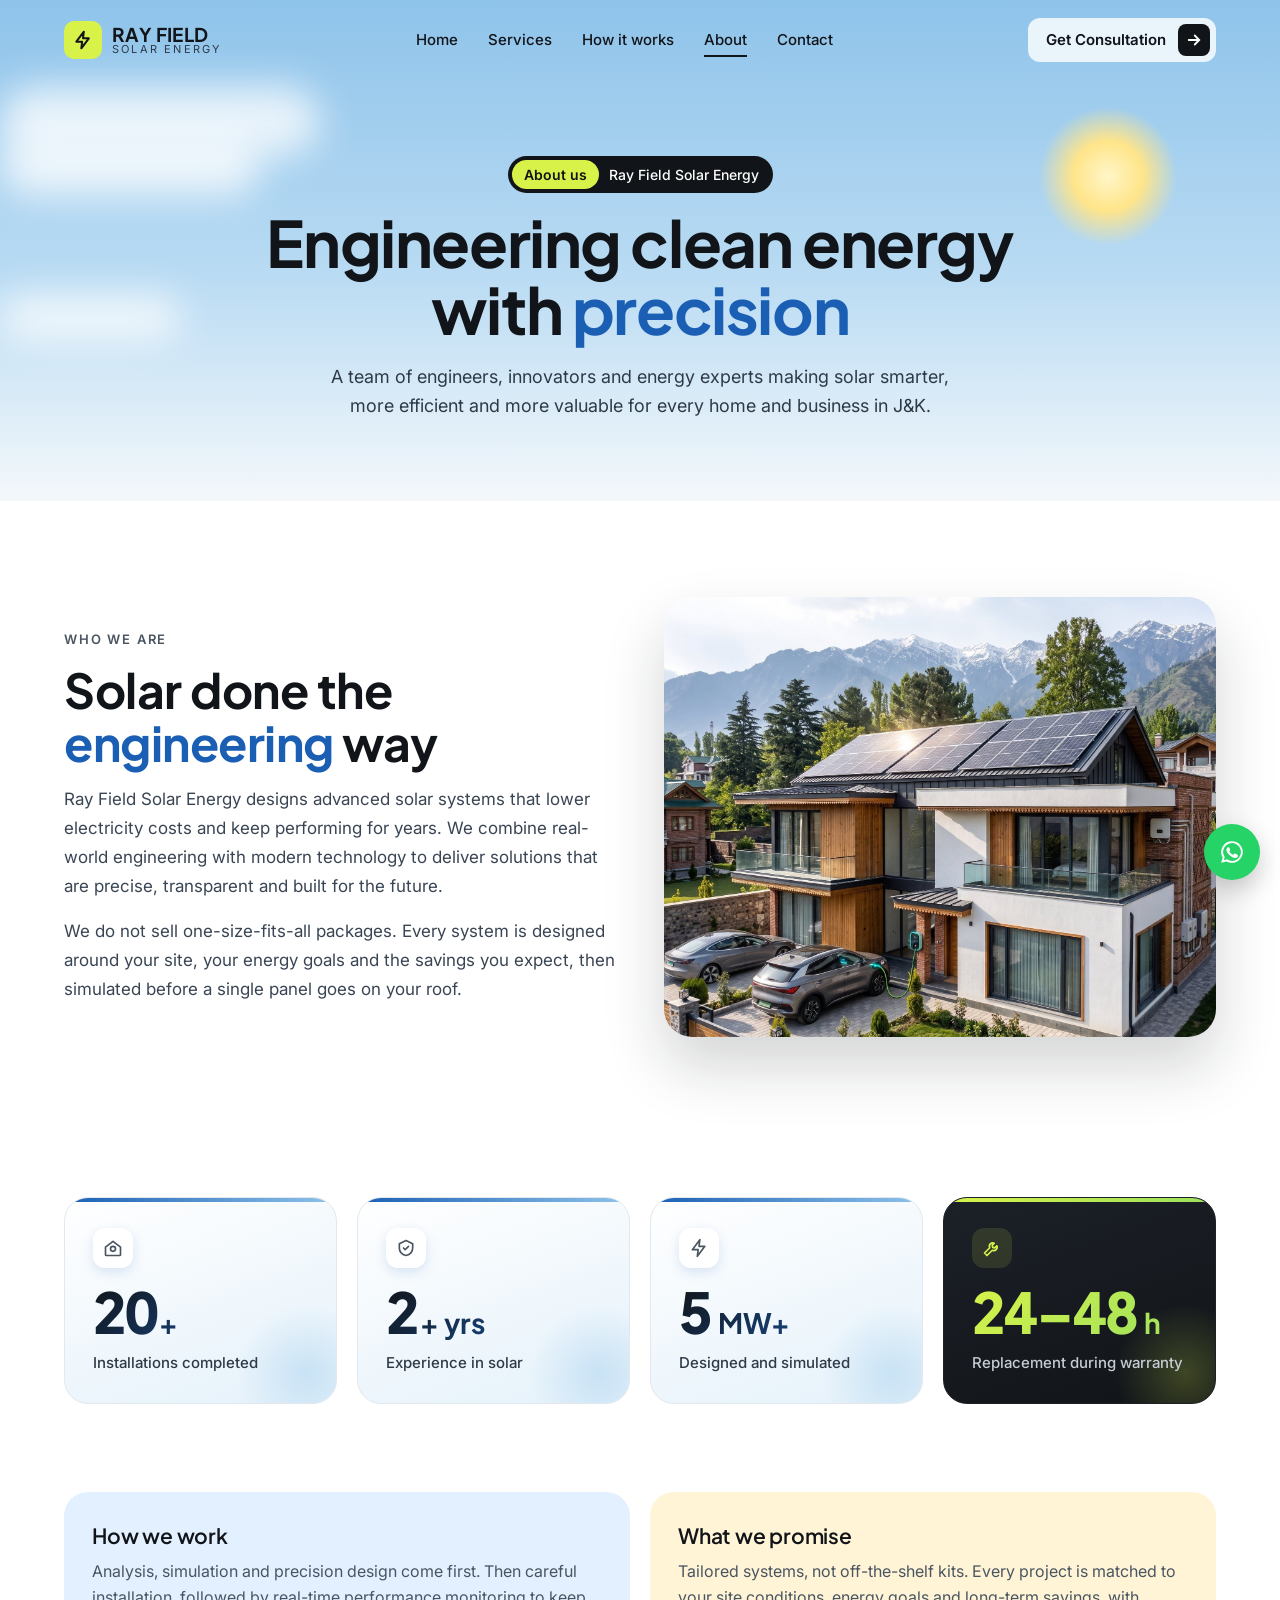
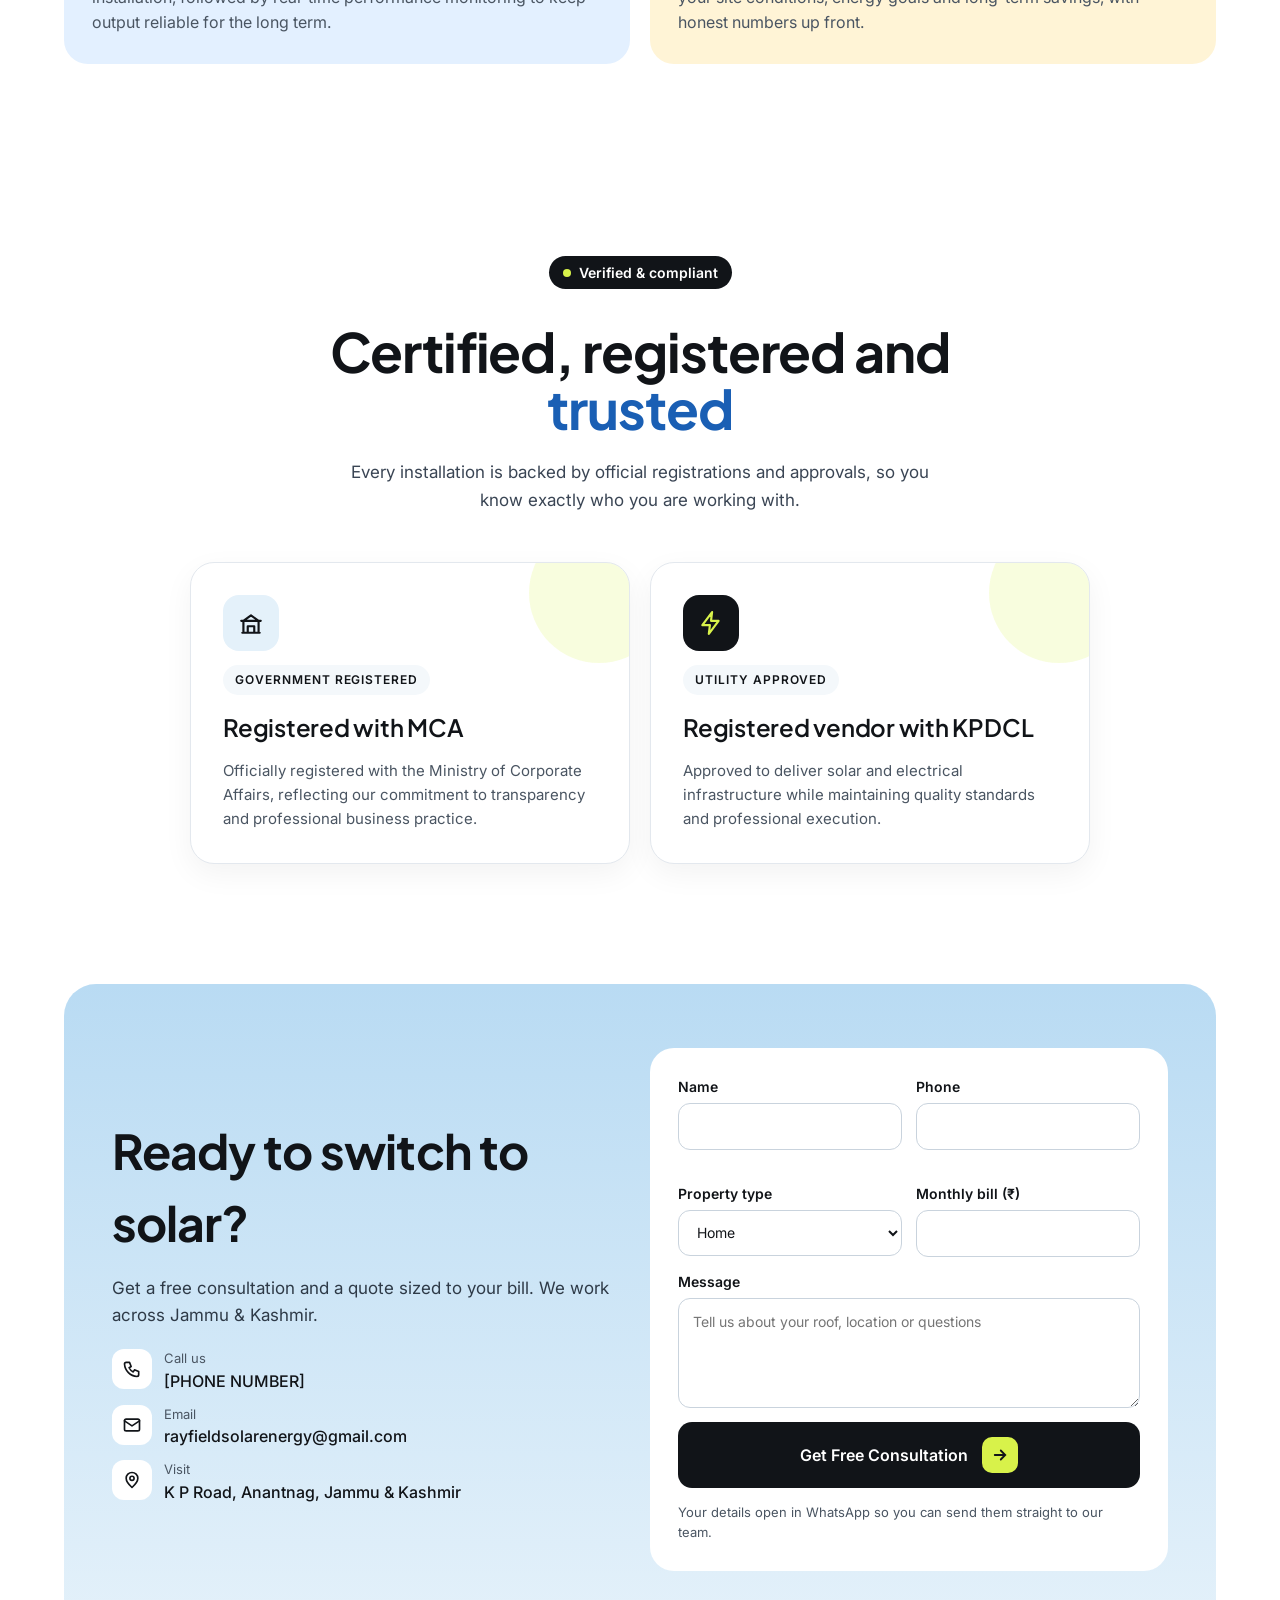
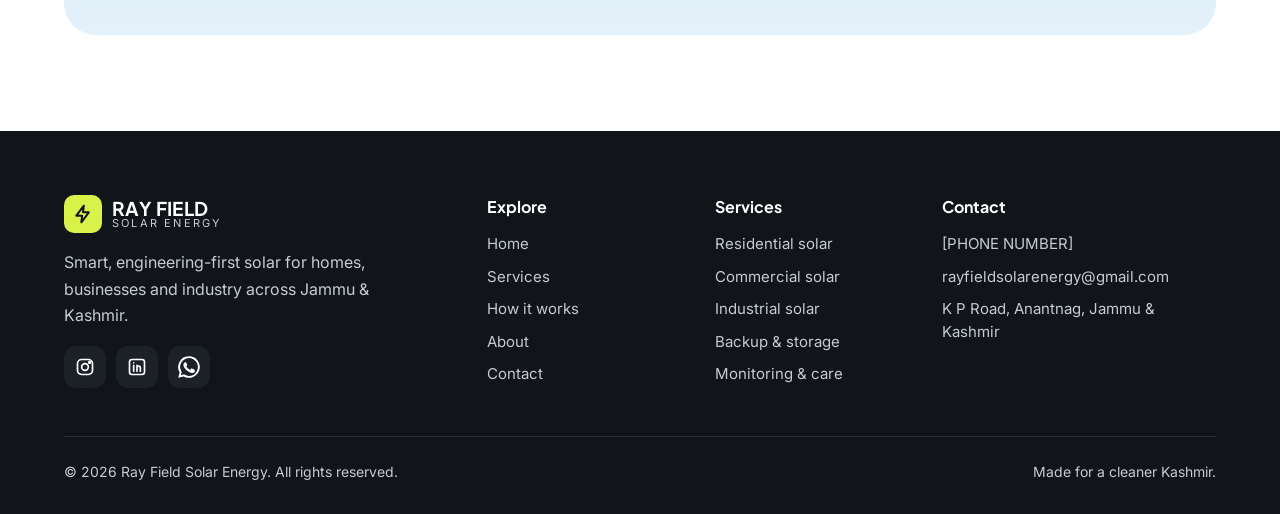
==== about.html @ a3848b1d "Round hero photo corners and make stats more eye-catching Co-Authored-By: Claude Opus 5.5 <noreply@a" ====
<!doctype html>
<html lang="en" class="no-js">
<head>
<meta charset="utf-8">
<meta name="viewport" content="width=device-width, initial-scale=1">
<title>About Us | Ray Field Solar Energy</title>
<meta name="description" content="Ray Field Solar Energy is a team of engineers and energy experts making solar smarter and more valuable for homes and businesses in Jammu & Kashmir.">
<meta name="theme-color" content="#8EC3EA">
<meta property="og:title" content="About Us | Ray Field Solar Energy">
<meta property="og:description" content="Ray Field Solar Energy is a team of engineers and energy experts making solar smarter and more valuable for homes and businesses in Jammu & Kashmir.">
<meta property="og:image" content="assets/img/kashmir-solar-home.jpg">
<link rel="icon" href="assets/img/favicon.svg" type="image/svg+xml">
<link rel="preconnect" href="https://fonts.googleapis.com">
<link rel="preconnect" href="https://fonts.gstatic.com" crossorigin>
<link href="https://fonts.googleapis.com/css2?family=Plus+Jakarta+Sans:wght@500;600;700;800&family=Inter:wght@400;500;600&family=Instrument+Serif:ital@0;1&display=swap" rel="stylesheet">
<link rel="stylesheet" href="assets/css/styles.css">
</head>
<body>
<a class="skip" href="#main">Skip to content</a>
<header class="site-header">
<div class="container nav">
<a class="logo" href="index.html" aria-label="Ray Field Solar Energy home"><span class="logo-mark"><svg width="20" height="20" viewBox="0 0 24 24" fill="none" stroke="#111418" stroke-width="2.4" stroke-linecap="round" stroke-linejoin="round" aria-hidden="true"><path d="M13 2 4 14h7l-1 8 9-12h-7z"/></svg></span><span class="logo-text"><b>RAY FIELD</b><small>SOLAR ENERGY</small></span></a>
<nav aria-label="Main"><ul class="menu" id="menu"><li><a href="index.html">Home</a></li><li><a href="services.html">Services</a></li><li><a href="how-it-works.html">How it works</a></li><li><a href="about.html" aria-current="page">About</a></li><li><a href="contact.html">Contact</a></li></ul></nav>
<a class="btn btn-light" href="contact.html#quote">Get Consultation<span class="arr"><svg width="18" height="18" viewBox="0 0 24 24" fill="none" stroke="currentColor" stroke-width="2.4" stroke-linecap="round" aria-hidden="true"><path d="M5 12h14M13 6l6 6-6 6"/></svg></span></a>
<button class="menu-toggle" aria-controls="menu" aria-expanded="false" aria-label="Open menu"><svg width="22" height="22" viewBox="0 0 24 24" fill="none" stroke="currentColor" stroke-width="2" stroke-linecap="round" stroke-linejoin="round" aria-hidden="true"><path d="M4 7h16M4 12h16M4 17h16"/></svg></button>
</div>
</header>
<main id="main">
<section class="page-hero">
<div class="sun" aria-hidden="true"></div>
<div class="cloud" aria-hidden="true" style="top:140px;width:260px;height:60px;animation-duration:70s;animation-delay:-20s"></div>
<div class="cloud" aria-hidden="true" style="top:300px;width:180px;height:44px;animation-duration:95s;animation-delay:-60s"></div>
<div class="cloud" aria-hidden="true" style="top:90px;width:320px;height:70px;animation-duration:120s;animation-delay:-5s"></div>
<div class="container" style="position:relative">
<span class="pill fu d1"><span>About us</span>Ray Field Solar Energy</span>
<h1 class="fu d2">Engineering clean energy with <span class="serif">precision</span></h1>
<p class="lead fu d3">A team of engineers, innovators and energy experts making solar smarter, more efficient and more valuable for every home and business in J&amp;K.</p>
</div>
</section>
<section class="section">
<div class="container split">
<div class="reveal">
<p class="eyebrow">Who we are</p>
<h2 style="margin-top:14px">Solar done the <span class="serif">engineering</span> way</h2>
<div class="prose">
<p>Ray Field Solar Energy designs advanced solar systems that lower electricity costs and keep performing for years. We combine real-world engineering with modern technology to deliver solutions that are precise, transparent and built for the future.</p>
<p>We do not sell one-size-fits-all packages. Every system is designed around your site, your energy goals and the savings you expect, then simulated before a single panel goes on your roof.</p>
</div>
</div>
<div class="reveal" data-delay="120"><div class="photo" style="border-radius:28px"><img src="assets/img/kashmir-solar-home.jpg" alt="Rooftop solar on a modern home in Kashmir" style="height:440px;animation:none" loading="lazy"></div></div>
</div>
</section>
<section class="section" style="padding:64px 0">
<div class="container grid g4 stats">
<div class="stat lift reveal"><span class="stat-ic"><svg width="20" height="20" viewBox="0 0 24 24" fill="none" stroke="currentColor" stroke-width="2" stroke-linecap="round" stroke-linejoin="round" aria-hidden="true"><circle cx="12" cy="13" r="3"/><path d="M3 11l9-7 9 7v9a1 1 0 0 1-1 1H4a1 1 0 0 1-1-1z"/></svg></span><b><span class="num" data-count="20">20</span><i>+</i></b><span>Installations completed</span></div>
<div class="stat lift reveal" data-delay="80"><span class="stat-ic"><svg width="20" height="20" viewBox="0 0 24 24" fill="none" stroke="currentColor" stroke-width="2" stroke-linecap="round" stroke-linejoin="round" aria-hidden="true"><path d="M12 3l8 4v5c0 5-3.5 8-8 9-4.5-1-8-4-8-9V7z"/><path d="M9 12l2 2 4-4"/></svg></span><b><span class="num" data-count="2">2</span><i>+ yrs</i></b><span>Experience in solar</span></div>
<div class="stat lift reveal" data-delay="160"><span class="stat-ic"><svg width="20" height="20" viewBox="0 0 24 24" fill="none" stroke="currentColor" stroke-width="2" stroke-linecap="round" stroke-linejoin="round" aria-hidden="true"><path d="M13 2 4 14h7l-1 8 9-12h-7z"/></svg></span><b><span class="num" data-count="5">5</span><i> MW+</i></b><span>Designed and simulated</span></div>
<div class="stat dark lift reveal" data-delay="240"><span class="stat-ic"><svg width="20" height="20" viewBox="0 0 24 24" fill="none" stroke="currentColor" stroke-width="2" stroke-linecap="round" stroke-linejoin="round" aria-hidden="true"><path d="M14.7 6.3a4 4 0 0 0-5.4 5.4L3 18l3 3 6.3-6.3a4 4 0 0 0 5.4-5.4l-2.5 2.5-2.4-.6-.6-2.4z"/></svg></span><b><span class="num">24–48</span><i> h</i></b><span>Replacement during warranty</span></div>
</div>
</section>

<section class="section" style="padding-top:24px">
<div class="container grid g2">
<div class="card-soft lift reveal" style="background:#E3F0FF"><h3>How we work</h3><p>Analysis, simulation and precision design come first. Then careful installation, followed by real-time performance monitoring to keep output reliable for the long term.</p></div>
<div class="card-soft lift reveal" data-delay="90" style="background:#FFF4D6"><h3>What we promise</h3><p>Tailored systems, not off-the-shelf kits. Every project is matched to your site conditions, energy goals and long-term savings, with honest numbers up front.</p></div>
</div>
</section>
<section class="section">
<div class="container">
<div class="section-head center reveal">
<span class="badge-dark"><span class="live"></span>Verified &amp; compliant</span>
<h2>Certified, registered and <span class="serif">trusted</span></h2>
<p>Every installation is backed by official registrations and approvals, so you know exactly who you are working with.</p>
</div>
<div class="grid g2" style="max-width:900px;margin:0 auto">
<div class="trust lift reveal"><span class="ic" style="background:#E4F1FA"><svg width="26" height="26" viewBox="0 0 24 24" fill="none" stroke="#111418" stroke-width="2" stroke-linecap="round" stroke-linejoin="round" aria-hidden="true"><path d="M4 21h16M5 21V10l7-5 7 5v11M9 21v-6h6v6M3 10h18"/></svg></span><span class="tag">Government registered</span><h3>Registered with MCA</h3><p>Officially registered with the Ministry of Corporate Affairs, reflecting our commitment to transparency and professional business practice.</p></div>
<div class="trust lift reveal" data-delay="90"><span class="ic" style="background:#111418"><svg width="26" height="26" viewBox="0 0 24 24" fill="none" stroke="#D8F24A" stroke-width="2" stroke-linecap="round" stroke-linejoin="round" aria-hidden="true"><path d="M13 2 4 14h7l-1 8 9-12h-7z"/></svg></span><span class="tag">Utility approved</span><h3>Registered vendor with KPDCL</h3><p>Approved to deliver solar and electrical infrastructure while maintaining quality standards and professional execution.</p></div>
</div>
</div>
</section>

<section class="section" id="quote" style="padding-top:24px">
<div class="container">
<div class="cta-box reveal">
<div>
<h2>Ready to switch to solar?</h2>
<p>Get a free consultation and a quote sized to your bill. We work across Jammu &amp; Kashmir.</p>
<ul class="contact-list">
<li><span class="ic"><svg width="20" height="20" viewBox="0 0 24 24" fill="none" stroke="currentColor" stroke-width="2" stroke-linecap="round" stroke-linejoin="round" aria-hidden="true"><path d="M5 4h4l2 5-2.5 1.5a11 11 0 0 0 5 5L15 13l5 2v4a2 2 0 0 1-2 2A16 16 0 0 1 3 6a2 2 0 0 1 2-2"/></svg></span><span><small>Call us</small><a href="tel:[PHONE]">[PHONE NUMBER]</a></span></li>
<li><span class="ic"><svg width="20" height="20" viewBox="0 0 24 24" fill="none" stroke="currentColor" stroke-width="2" stroke-linecap="round" stroke-linejoin="round" aria-hidden="true"><rect x="3" y="5" width="18" height="14" rx="2"/><path d="m3 7 9 6 9-6"/></svg></span><span><small>Email</small><a href="mailto:rayfieldsolarenergy@gmail.com">rayfieldsolarenergy@gmail.com</a></span></li>
<li><span class="ic"><svg width="20" height="20" viewBox="0 0 24 24" fill="none" stroke="currentColor" stroke-width="2" stroke-linecap="round" stroke-linejoin="round" aria-hidden="true"><path d="M12 21s-7-6.2-7-11a7 7 0 0 1 14 0c0 4.8-7 11-7 11z"/><circle cx="12" cy="10" r="2.5"/></svg></span><span><small>Visit</small>K P Road, Anantnag, Jammu &amp; Kashmir</span></li>
</ul>
</div>
<form class="quote" novalidate>
<label>Name<input name="Name" type="text" autocomplete="name" required><span class="err" data-err-for="Name" aria-live="polite"></span></label>
<label>Phone<input name="Phone" type="tel" autocomplete="tel" inputmode="tel" required><span class="err" data-err-for="Phone" aria-live="polite"></span></label>
<label>Property type<select name="Property"><option>Home</option><option>Business</option><option>Industry</option></select></label>
<label>Monthly bill (₹)<input name="Monthly bill" type="number" min="0" inputmode="numeric"></label>
<label class="full">Message<textarea name="Message" placeholder="Tell us about your roof, location or questions"></textarea></label>
<button class="btn btn-dark full" type="submit">Get Free Consultation<span class="arr"><svg width="18" height="18" viewBox="0 0 24 24" fill="none" stroke="currentColor" stroke-width="2.4" stroke-linecap="round" aria-hidden="true"><path d="M5 12h14M13 6l6 6-6 6"/></svg></span></button>
<p class="note full form-status" aria-live="polite">Your details open in WhatsApp so you can send them straight to our team.</p>
</form>
</div>
</div>
</section>
</main>
<footer class="site-footer">
<div class="container">
<div class="foot-grid">
<div>
<a class="logo" href="index.html"><span class="logo-mark"><svg width="20" height="20" viewBox="0 0 24 24" fill="none" stroke="#111418" stroke-width="2.4" stroke-linecap="round" stroke-linejoin="round" aria-hidden="true"><path d="M13 2 4 14h7l-1 8 9-12h-7z"/></svg></span><span class="logo-text"><b>RAY FIELD</b><small>SOLAR ENERGY</small></span></a>
<p style="margin-top:16px;max-width:320px;line-height:1.65">Smart, engineering-first solar for homes, businesses and industry across Jammu &amp; Kashmir.</p>
<div class="socials"><a href="[INSTAGRAM URL]" aria-label="Instagram"><svg width="20" height="20" viewBox="0 0 24 24" fill="none" stroke="currentColor" stroke-width="2" stroke-linecap="round" stroke-linejoin="round" aria-hidden="true"><rect x="3" y="3" width="18" height="18" rx="5"/><circle cx="12" cy="12" r="4"/><circle cx="17.5" cy="6.5" r="1" fill="currentColor"/></svg></a><a href="[LINKEDIN URL]" aria-label="LinkedIn"><svg width="20" height="20" viewBox="0 0 24 24" fill="none" stroke="currentColor" stroke-width="2" stroke-linecap="round" stroke-linejoin="round" aria-hidden="true"><rect x="3" y="3" width="18" height="18" rx="3"/><path d="M8 10v7M8 7v.01M12 17v-4a2 2 0 0 1 4 0v4M12 10v7"/></svg></a><a href="https://wa.me/[WHATSAPP]" aria-label="WhatsApp"><svg width="26" height="26" viewBox="0 0 24 24" fill="currentColor" aria-hidden="true"><path d="M12 2a10 10 0 0 0-8.6 15.1L2 22l5-1.3A10 10 0 1 0 12 2zm0 18.2a8.2 8.2 0 0 1-4.2-1.2l-.3-.2-3 .8.8-2.9-.2-.3A8.2 8.2 0 1 1 12 20.2zm4.5-6.1c-.2-.1-1.5-.7-1.7-.8-.2-.1-.4-.1-.6.1l-.8 1c-.1.2-.3.2-.5.1a6.7 6.7 0 0 1-3.3-2.9c-.3-.4.2-.4.7-1.3.1-.2 0-.3 0-.4l-.8-1.8c-.2-.5-.4-.4-.6-.4h-.5a1 1 0 0 0-.7.3 3 3 0 0 0-.9 2.2 5.2 5.2 0 0 0 1.1 2.7 11.8 11.8 0 0 0 4.5 4c1.7.7 2.3.8 3.2.6.5-.1 1.5-.6 1.7-1.2.2-.6.2-1.1.2-1.2-.1-.1-.3-.2-.5-.3z"/></svg></a></div>
</div>
<div><h4>Explore</h4><ul><li><a href="index.html">Home</a></li><li><a href="services.html">Services</a></li><li><a href="how-it-works.html">How it works</a></li><li><a href="about.html">About</a></li><li><a href="contact.html">Contact</a></li></ul></div>
<div><h4>Services</h4><ul><li><a href="services.html#homes">Residential solar</a></li><li><a href="services.html#business">Commercial solar</a></li><li><a href="services.html#industry">Industrial solar</a></li><li><a href="services.html#storage">Backup &amp; storage</a></li><li><a href="services.html#monitoring">Monitoring &amp; care</a></li></ul></div>
<div><h4>Contact</h4><ul><li><a href="tel:[PHONE]">[PHONE NUMBER]</a></li><li><a href="mailto:rayfieldsolarenergy@gmail.com">rayfieldsolarenergy@gmail.com</a></li><li>K P Road, Anantnag, Jammu &amp; Kashmir</li></ul></div>
</div>
<div class="foot-bottom"><p>&copy; <span data-year>2026</span> Ray Field Solar Energy. All rights reserved.</p><p>Made for a cleaner Kashmir.</p></div>
</div>
</footer>
<a class="wa-float" href="https://wa.me/[WHATSAPP]" aria-label="Chat with us on WhatsApp"><svg width="26" height="26" viewBox="0 0 24 24" fill="currentColor" aria-hidden="true"><path d="M12 2a10 10 0 0 0-8.6 15.1L2 22l5-1.3A10 10 0 1 0 12 2zm0 18.2a8.2 8.2 0 0 1-4.2-1.2l-.3-.2-3 .8.8-2.9-.2-.3A8.2 8.2 0 1 1 12 20.2zm4.5-6.1c-.2-.1-1.5-.7-1.7-.8-.2-.1-.4-.1-.6.1l-.8 1c-.1.2-.3.2-.5.1a6.7 6.7 0 0 1-3.3-2.9c-.3-.4.2-.4.7-1.3.1-.2 0-.3 0-.4l-.8-1.8c-.2-.5-.4-.4-.6-.4h-.5a1 1 0 0 0-.7.3 3 3 0 0 0-.9 2.2 5.2 5.2 0 0 0 1.1 2.7 11.8 11.8 0 0 0 4.5 4c1.7.7 2.3.8 3.2.6.5-.1 1.5-.6 1.7-1.2.2-.6.2-1.1.2-1.2-.1-.1-.3-.2-.5-.3z"/></svg></a>
<script src="assets/js/main.js"></script>
</body>
</html>
---- assets/css/styles.css ----
/* Ray Field Energy — site styles */
:root{
  --ink:#111418; --ink-2:#2E3A47; --muted:#4A5562; --line:#E3E8EE;
  --sky-1:#8EC3EA; --sky-2:#B9DBF3; --sky-3:#E4F1FA; --sky-4:#F4F8FB;
  --lime:#D8F24A; --dark:#111418; --dark-2:#1C2128; --on-dark:#C5CCD4;
  --radius:24px; --max:1200px;
  --font-display:'Plus Jakarta Sans',system-ui,sans-serif;
  --font-body:'Inter',system-ui,sans-serif;
  --accent-ink:#1A5FB4;
}
*{box-sizing:border-box}
html{scroll-behavior:smooth}
body{margin:0;font-family:var(--font-body);color:var(--ink);background:#fff;line-height:1.5;-webkit-font-smoothing:antialiased}
img{max-width:100%;display:block}
a{color:inherit}
h1,h2,h3{font-family:var(--font-display);margin:0;letter-spacing:-.01em}
p{margin:0}
.container{max-width:var(--max);margin:0 auto;padding:0 24px}
.serif{color:var(--accent-ink)}
.dark-band .serif{color:var(--lime)}
.mark{background:linear-gradient(transparent 62%,var(--lime) 62%,var(--lime) 92%,transparent 92%);padding:0 .06em;-webkit-box-decoration-break:clone;box-decoration-break:clone}
.hl{background:var(--lime);border-radius:.22em;padding:0 .2em;-webkit-box-decoration-break:clone;box-decoration-break:clone}
.eyebrow{font-size:13px;font-weight:600;letter-spacing:.14em;text-transform:uppercase;color:var(--muted)}
.skip{position:absolute;left:-999px;top:8px;background:var(--ink);color:#fff;padding:10px 14px;border-radius:8px;z-index:100}
.skip:focus{left:8px}

/* Buttons */
.btn{display:inline-flex;align-items:center;gap:14px;font-weight:600;font-size:16px;text-decoration:none;border-radius:14px;min-height:48px;border:0;cursor:pointer;font-family:inherit}
.btn-dark{background:var(--ink);color:#fff;padding:7px 7px 7px 22px}
.btn-dark .arr{width:36px;height:36px;border-radius:10px;background:var(--lime);color:var(--ink);display:inline-flex;align-items:center;justify-content:center;animation:nudge 1.6s ease-in-out infinite}
.btn-light{background:rgba(255,255,255,.8);color:var(--ink);padding:6px 6px 6px 18px;font-size:15px;border-radius:12px;min-height:44px;gap:12px}
.btn-light .arr{width:32px;height:32px;border-radius:8px;background:var(--ink);color:#fff;display:inline-flex;align-items:center;justify-content:center}
.btn-outline{border:1.5px solid var(--ink);color:var(--ink);padding:12px 22px;background:transparent}
.btn:focus-visible,a:focus-visible,button:focus-visible,input:focus-visible,select:focus-visible,textarea:focus-visible{outline:3px solid #2F7BE5;outline-offset:2px}

/* Header */
.site-header{position:sticky;top:0;z-index:50;transition:background .3s,box-shadow .3s}
.site-header.scrolled{background:rgba(255,255,255,.88);backdrop-filter:blur(12px);-webkit-backdrop-filter:blur(12px);box-shadow:0 1px 0 var(--line)}
.nav{display:flex;align-items:center;justify-content:space-between;gap:16px;padding-top:18px;padding-bottom:18px}
.logo{display:flex;align-items:center;gap:10px;text-decoration:none}
.logo-mark{width:38px;height:38px;border-radius:10px;background:var(--lime);display:inline-flex;align-items:center;justify-content:center}
.logo-text{display:flex;flex-direction:column;line-height:1}
.logo-text b{font-family:var(--font-display);font-weight:700;font-size:19px;letter-spacing:.02em}
.logo-text small{font-size:11px;letter-spacing:.2em;color:var(--ink-2)}
.menu{display:flex;gap:30px;font-size:15px;font-weight:500;list-style:none;margin:0;padding:0}
.menu a{text-decoration:none;padding:6px 0;border-bottom:2px solid transparent}
.menu a:hover,.menu a[aria-current="page"]{border-color:var(--ink)}
.menu-toggle{display:none;background:#fff;border:1px solid var(--line);border-radius:10px;width:44px;height:44px;align-items:center;justify-content:center;cursor:pointer}
@media (max-width:900px){
  .menu-toggle{display:inline-flex}
  .nav .btn-light{display:none}
  .menu{position:absolute;left:16px;right:16px;top:76px;flex-direction:column;gap:0;background:#fff;border-radius:18px;box-shadow:0 20px 40px rgba(17,20,24,.15);padding:8px;display:none}
  .menu.open{display:flex}
  .menu a{display:block;padding:14px 16px;border:0;border-radius:10px}
  .menu a:hover,.menu a[aria-current="page"]{background:var(--sky-4)}
}

/* Hero */
.hero{position:relative;overflow:hidden;background:linear-gradient(180deg,var(--sky-1) 0%,var(--sky-2) 45%,var(--sky-3) 80%,var(--sky-4) 100%);margin-top:-84px;padding-top:84px}
.hero-copy{position:relative;max-width:900px;margin:0 auto;padding:64px 24px 40px;display:flex;flex-direction:column;align-items:center;gap:24px;text-align:center}
.pill{display:inline-flex;align-items:center;gap:10px;background:var(--ink);color:#fff;border-radius:999px;padding:4px 14px 4px 4px;font-size:14px;font-weight:500}
.pill span{background:var(--lime);color:var(--ink);border-radius:999px;padding:4px 12px;font-weight:600}
.hero h1{font-size:clamp(40px,6.2vw,72px);line-height:1.06;font-weight:700;letter-spacing:-.022em;max-width:900px;text-wrap:balance}
.sun-dot{display:inline-flex;align-items:center;justify-content:center;width:.9em;height:.9em;border-radius:999px;background:var(--ink);vertical-align:-.08em}
.hero .lead{font-size:18px;line-height:1.6;color:var(--ink-2);max-width:600px}
.hero .lead strong,.hero .lead em{color:var(--ink)}
.hero .lead em{font-family:'Instrument Serif',Georgia,serif;font-size:1.15em}
.hero-media{position:relative;width:100%;margin:0;padding:0 clamp(12px,3vw,40px)}
.photo{position:relative;border-radius:28px 28px 0 0;overflow:hidden;box-shadow:0 30px 60px rgba(17,20,24,.18)}
.hero-media .photo{border-radius:clamp(18px,2vw,28px) clamp(18px,2vw,28px) 0 0;box-shadow:0 30px 60px rgba(17,20,24,.18)}
.photo img{width:100%;height:clamp(340px,50vw,760px);object-fit:cover;object-position:center 40%;animation:kb 9s ease-out forwards}
.flare{position:absolute;left:45%;top:27%;width:220px;height:220px;border-radius:50%;background:radial-gradient(circle,rgba(255,255,255,.95) 0%,rgba(255,240,190,.6) 22%,rgba(255,230,150,0) 65%);mix-blend-mode:screen;animation:flare 3.5s ease-in-out infinite;pointer-events:none}
.sweep{position:absolute;inset:0 auto 0 0;width:30%;background:linear-gradient(90deg,rgba(255,255,255,0),rgba(255,255,255,.28),rgba(255,255,255,0));animation:sweep 6s ease-in-out 2s infinite;pointer-events:none}
.chip{position:absolute;background:rgba(255,255,255,.9);backdrop-filter:blur(10px);-webkit-backdrop-filter:blur(10px);border-radius:16px;padding:12px 16px;display:flex;align-items:center;gap:12px;box-shadow:0 12px 30px rgba(17,20,24,.18);font-size:14px;opacity:0;animation:popIn .7s cubic-bezier(.2,.8,.2,1.2) forwards,bob 4s ease-in-out infinite}
.chip strong{display:block;font-size:16px}
.chip .ic{width:36px;height:36px;border-radius:10px;display:inline-flex;align-items:center;justify-content:center;flex:none}
.c1{left:4%;bottom:18%;animation-delay:1.4s,2.1s}.c2{right:4%;top:12%;animation-delay:1.7s,2.6s}.c3{right:6%;bottom:10%;animation-delay:2s,3.1s}
.live{width:10px;height:10px;border-radius:50%;background:var(--lime);animation:live 1.6s ease-out infinite;display:inline-block}
.sun{position:absolute;right:8%;top:110px;width:140px;height:140px;border-radius:50%;background:radial-gradient(circle,#FFF6C8 0%,#FFE58A 35%,rgba(255,229,138,0) 70%);animation:glow 4s ease-in-out infinite;pointer-events:none}
.cloud{position:absolute;border-radius:999px;background:#fff;filter:blur(18px);opacity:.75;animation:drift linear infinite;pointer-events:none}
@media (max-width:640px){
  .chip{padding:7px 10px 7px 7px;gap:8px;font-size:11px;border-radius:12px;max-width:62%}
  .chip strong{font-size:13px;line-height:1.2}
  .chip .ic{width:28px;height:28px;border-radius:8px}
  .chip .ic svg{width:14px;height:14px}
  .chip .sub{display:none}
  .c1{left:12px;bottom:auto;top:50%}
  .c2{right:12px;top:14px}
  .c3{right:12px;bottom:14px}
  .flare{width:140px;height:140px}
}

/* Page hero (inner pages) */
.page-hero{position:relative;overflow:hidden;background:linear-gradient(180deg,var(--sky-1) 0%,var(--sky-2) 55%,var(--sky-4) 100%);margin-top:-84px;padding:160px 0 80px;text-align:center}
.page-hero h1{font-size:clamp(38px,5.6vw,64px);font-weight:700;letter-spacing:-.022em;line-height:1.05;max-width:860px;margin:16px auto 0}
.page-hero p.lead{font-size:18px;color:var(--ink-2);max-width:640px;margin:20px auto 0;line-height:1.6}

/* Sections */
.section{padding:96px 0}
.section-head{display:flex;flex-wrap:wrap;justify-content:space-between;align-items:flex-end;gap:20px;margin-bottom:48px}
.section-head.center{flex-direction:column;align-items:center;text-align:center}
.section-head h2{font-size:clamp(34px,4.6vw,54px);line-height:1.06;font-weight:700;letter-spacing:-.02em;max-width:720px;margin-top:14px}
.section-head p{color:#3A4554;font-size:17px;line-height:1.65;max-width:420px}
.section-head.center p{max-width:600px}
.grid{display:grid;gap:20px}
.g4{grid-template-columns:repeat(auto-fit,minmax(220px,1fr))}
@media (max-width:560px){.g4.stats{grid-template-columns:repeat(2,minmax(0,1fr))}.stat{padding:20px}.stat b{font-size:32px}}
.g3{grid-template-columns:repeat(auto-fit,minmax(300px,1fr))}
.g2{grid-template-columns:repeat(auto-fit,minmax(340px,1fr))}
@media (max-width:400px){.g3,.g2{grid-template-columns:1fr}}

/* Stats */
.stat{background:var(--sky-4);border-radius:20px;padding:28px}
.stat b{display:block;font-family:var(--font-display);font-size:44px;font-weight:600;line-height:1.1}
.stat span{color:var(--muted);font-size:15px}
.stat.dark{background:var(--ink);color:#fff}.stat.dark b{color:var(--lime)}.stat.dark span{color:var(--on-dark)}

/* Service cards */
.services-bg{background:linear-gradient(180deg,#fff 0%,#F3F8FD 40%,#FBF8EE 100%)}
.svc{position:relative;overflow:hidden;border-radius:var(--radius);padding:30px;display:flex;flex-direction:column;gap:14px;min-height:230px}
.svc::after{content:"";position:absolute;right:-50px;bottom:-50px;width:160px;height:160px;border-radius:50%;background:var(--ac);opacity:.12;transition:transform .5s}
.svc:hover::after{transform:scale(1.4)}
.svc .ic{width:52px;height:52px;border-radius:16px;background:#fff;display:inline-flex;align-items:center;justify-content:center;box-shadow:0 6px 16px rgba(17,20,24,.06);color:var(--ac)}
.svc h3{font-size:25px;font-weight:600}
.svc p{color:#3A4554;line-height:1.65;font-size:16px}
.svc ul{margin:0;padding-left:18px;color:#3A4554;line-height:1.7;font-size:15px}
.svc .more{margin-top:auto;font-size:14px;font-weight:600;display:inline-flex;align-items:center;gap:6px;text-decoration:none;color:var(--ink)}
.svc .more svg{color:var(--ac)}
.t-yellow{background:#FFF4D6;--ac:#C98F00}.t-blue{background:#E3F0FF;--ac:#2F7BE5}.t-violet{background:#EDE7FF;--ac:#7C5CE0}
.t-green{background:#E2F7EA;--ac:#1A8F56}.t-peach{background:#FFE8E0;--ac:#D9542A}.t-aqua{background:#DFF6F7;--ac:#13838D}

/* Process (dark) */
.dark-band{background:var(--dark);color:#fff}
.dark-band .section-head p{color:var(--on-dark)}
.step{background:var(--dark-2);border-radius:20px;padding:28px;display:flex;flex-direction:column;gap:12px}
.step .n{font-family:var(--font-display);font-size:15px;font-weight:600;color:var(--ink);background:var(--lime);border-radius:8px;padding:4px 10px;align-self:flex-start}
.step h3{font-size:19px;font-weight:600}
.step p{color:var(--on-dark);line-height:1.6;font-size:15px}

/* Trust */
.trust{position:relative;overflow:hidden;background:#fff;border:1px solid var(--line);border-radius:var(--radius);padding:32px;display:flex;flex-direction:column;gap:14px;box-shadow:0 10px 30px rgba(17,20,24,.05)}
.trust::before{content:"";position:absolute;right:-40px;top:-40px;width:140px;height:140px;border-radius:50%;background:var(--lime);opacity:.18;transition:transform .5s,opacity .5s}
.trust:hover::before{transform:scale(1.6);opacity:.35}
.trust:hover{border-color:var(--ink)}
.trust .ic{width:56px;height:56px;border-radius:16px;display:inline-flex;align-items:center;justify-content:center}
.trust .tag{align-self:flex-start;font-size:12px;font-weight:600;letter-spacing:.08em;text-transform:uppercase;background:var(--sky-4);border-radius:999px;padding:6px 12px}
.trust h3{font-size:24px;font-weight:600}
.trust p{color:var(--muted);line-height:1.6;font-size:15px}
.badge-dark{display:inline-flex;align-items:center;gap:8px;font-size:14px;font-weight:600;background:var(--ink);color:#fff;border-radius:999px;padding:6px 14px}
.badge-dark .live{width:8px;height:8px}

/* Split content */
.split{display:flex;flex-wrap:wrap;gap:48px;align-items:center}
.split>*{flex:1 1 420px;min-width:0}
.split h2{font-size:clamp(32px,4vw,48px);font-weight:700;letter-spacing:-.02em;line-height:1.1;letter-spacing:-.01em}
.prose p{color:#3A4554;font-size:17px;line-height:1.7;margin-top:16px}
.card-soft{background:var(--sky-4);border-radius:var(--radius);padding:28px}
.card-soft h3{font-size:21px;font-weight:600;margin-bottom:8px}
.card-soft p{color:var(--muted);line-height:1.6}

/* Timeline (how it works) */
.timeline{display:grid;gap:16px;counter-reset:s}
.tl{display:grid;grid-template-columns:72px 1fr;gap:20px;align-items:start;background:#fff;border:1px solid var(--line);border-radius:20px;padding:24px}
.tl .n{width:56px;height:56px;border-radius:16px;background:var(--lime);font-family:var(--font-display);font-weight:700;font-size:20px;display:flex;align-items:center;justify-content:center}
.tl h3{font-size:21px;font-weight:600;margin-bottom:6px}
.tl p{color:var(--muted);line-height:1.65}
.tl .phase{font-size:12px;font-weight:600;letter-spacing:.1em;text-transform:uppercase;color:var(--muted);margin-bottom:6px;display:block}
@media (max-width:560px){.tl{grid-template-columns:1fr}}

/* FAQ */
.faq{max-width:860px;margin:0 auto;display:grid;gap:12px}
.faq details{background:#fff;border:1px solid var(--line);border-radius:18px;padding:0 24px}
.faq summary{cursor:pointer;list-style:none;font-family:var(--font-display);font-size:19px;font-weight:600;padding:22px 0;display:flex;justify-content:space-between;gap:16px;align-items:center}
.faq summary::-webkit-details-marker{display:none}
.faq summary::after{content:"+";font-size:26px;font-weight:400;transition:transform .3s}
.faq details[open] summary::after{transform:rotate(45deg)}
.faq details p{color:var(--muted);line-height:1.7;padding-bottom:22px}

/* CTA + form */
.cta-box{background:linear-gradient(180deg,var(--sky-2) 0%,var(--sky-3) 100%);border-radius:32px;padding:clamp(28px,5vw,64px) clamp(20px,4vw,48px);display:flex;flex-wrap:wrap;gap:40px;align-items:center}
.cta-box>div{flex:1 1 380px;min-width:0}
.cta-box h2{font-size:clamp(34px,4.4vw,48px);font-weight:700;letter-spacing:-.02em;margin-bottom:16px}
.cta-box p{font-size:17px;line-height:1.6;color:var(--ink-2)}
.contact-list{list-style:none;margin:20px 0 0;padding:0;display:grid;gap:12px}
.contact-list li{display:flex;gap:12px;align-items:flex-start;font-weight:500}
.contact-list .ic{width:40px;height:40px;border-radius:12px;background:#fff;display:inline-flex;align-items:center;justify-content:center;flex:none}
.contact-list a{text-decoration:none}
.contact-list small{display:block;color:var(--muted);font-weight:400;font-size:13px}
form.quote{flex:1 1 400px;min-width:0;background:#fff;border-radius:24px;padding:28px;display:grid;grid-template-columns:repeat(2,minmax(0,1fr));gap:14px}
form.quote .full{grid-column:1/-1}
form.quote label{display:flex;flex-direction:column;gap:6px;font-weight:600;font-size:14px}
form.quote input,form.quote select,form.quote textarea{font:inherit;font-weight:400;padding:12px 14px;border:1px solid #C9D3DD;border-radius:12px;min-height:46px;background:#fff;color:var(--ink);width:100%}
form.quote textarea{min-height:110px;resize:vertical}
form.quote .err{color:#B42318;font-size:13px;font-weight:500;min-height:1em}
form.quote .note{font-size:13px;color:var(--muted);font-weight:400}
form.quote button{justify-content:center;padding:15px}
@media (max-width:520px){form.quote{grid-template-columns:1fr}}
.map{border-radius:20px;overflow:hidden;border:1px solid var(--line);min-height:260px;background:var(--sky-4)}
.map iframe{width:100%;height:320px;border:0;display:block}

/* Footer */
.site-footer{background:var(--dark);color:var(--on-dark);padding:64px 0 32px;margin-top:0}
.foot-grid{display:grid;grid-template-columns:2fr 1fr 1fr 1.4fr;gap:32px}
@media (max-width:860px){.foot-grid{grid-template-columns:1fr 1fr}}
@media (max-width:520px){.foot-grid{grid-template-columns:1fr}}
.site-footer .logo-text b{color:#fff}.site-footer .logo-text small{color:var(--on-dark)}
.site-footer h4{color:#fff;font-family:var(--font-display);font-size:16px;margin:0 0 14px}
.site-footer ul{list-style:none;margin:0;padding:0;display:grid;gap:10px;font-size:15px}
.site-footer a{text-decoration:none}.site-footer a:hover{color:#fff}
.socials{display:flex;gap:10px;margin-top:18px}
.socials a{width:42px;height:42px;border-radius:12px;background:var(--dark-2);display:inline-flex;align-items:center;justify-content:center;color:#fff}
.socials a:hover{background:var(--lime);color:var(--ink)}
.foot-bottom{border-top:1px solid #262C34;margin-top:48px;padding-top:24px;display:flex;flex-wrap:wrap;justify-content:space-between;gap:12px;font-size:14px}

/* WhatsApp float */
.wa-float{position:fixed;right:20px;bottom:20px;z-index:60;width:56px;height:56px;border-radius:50%;background:#25D366;color:#fff;display:flex;align-items:center;justify-content:center;box-shadow:0 10px 24px rgba(0,0,0,.2);transition:transform .2s}
.wa-float:hover{transform:scale(1.08)}

/* Motion */
.lift{transition:transform .3s ease,box-shadow .3s ease}
.lift:hover{transform:translateY(-6px);box-shadow:0 22px 44px rgba(17,20,24,.10)}
.fu{opacity:0;animation:fadeUp .9s cubic-bezier(.2,.7,.2,1) forwards}
.d1{animation-delay:.1s}.d2{animation-delay:.25s}.d3{animation-delay:.4s}.d4{animation-delay:.55s}
.rise{opacity:0;animation:rise 1.2s cubic-bezier(.2,.7,.2,1) .5s forwards}
.reveal{opacity:0;transform:translateY(28px);transition:opacity .8s ease,transform .8s cubic-bezier(.2,.7,.2,1)}
.reveal.in{opacity:1;transform:none}
.no-js .reveal{opacity:1;transform:none}
@keyframes fadeUp{from{opacity:0;transform:translateY(24px)}to{opacity:1;transform:none}}
@keyframes rise{from{opacity:0;transform:translateY(60px) scale(.98)}to{opacity:1;transform:none}}
@keyframes kb{from{transform:scale(1.08)}to{transform:scale(1)}}
@keyframes drift{from{transform:translateX(-12vw)}to{transform:translateX(112vw)}}
@keyframes glow{0%,100%{transform:scale(1);opacity:.85}50%{transform:scale(1.12);opacity:1}}
@keyframes nudge{0%,100%{transform:translateX(0)}50%{transform:translateX(4px)}}
@keyframes flare{0%,100%{transform:translate(-50%,-50%) scale(.8);opacity:.55}50%{transform:translate(-50%,-50%) scale(1.25);opacity:1}}
@keyframes sweep{0%,60%{transform:translateX(-120%) skewX(-18deg)}100%{transform:translateX(320%) skewX(-18deg)}}
@keyframes popIn{from{opacity:0;transform:translateY(20px) scale(.92)}to{opacity:1;transform:none}}
@keyframes bob{0%,100%{translate:0 0}50%{translate:0 -8px}}
@keyframes live{0%{box-shadow:0 0 0 0 rgba(216,242,74,.8)}100%{box-shadow:0 0 0 12px rgba(216,242,74,0)}}
@media (prefers-reduced-motion:reduce){
  *,*::before,*::after{animation:none!important;transition:none!important}
  .fu,.rise,.chip,.reveal{opacity:1!important;transform:none!important}
  html{scroll-behavior:auto}
}

/* Phone stats */
@media (max-width:560px){.g4.stats{grid-template-columns:repeat(2,minmax(0,1fr));gap:12px}.stats .stat{padding:18px}.stats .stat b{font-size:28px;white-space:nowrap}.stats .stat span{font-size:13px}}

/* Hero photo: rounded on all corners */
.hero-media .photo,.photo{border-radius:clamp(18px,2vw,28px)}

/* Stats: eye-catching numbers */
.stats .stat{position:relative;overflow:hidden;padding:30px 28px 28px;background:linear-gradient(160deg,#fff 0%,var(--sky-3) 100%);border:1px solid var(--line);border-radius:24px;transition:transform .3s ease,box-shadow .3s ease}
.stats .stat::before{content:"";position:absolute;left:0;right:0;top:0;height:4px;background:linear-gradient(90deg,var(--accent-ink),var(--sky-1))}
.stats .stat::after{content:"";position:absolute;right:-40px;bottom:-40px;width:140px;height:140px;border-radius:50%;background:radial-gradient(circle,rgba(142,195,234,.35),transparent 70%)}
.stats .stat:hover{transform:translateY(-4px);box-shadow:0 20px 40px rgba(26,95,180,.14)}
.stat-ic{display:inline-flex;width:40px;height:40px;border-radius:12px;align-items:center;justify-content:center;background:#fff;color:var(--accent-ink);box-shadow:0 4px 12px rgba(26,95,180,.15);margin-bottom:16px}
.stats .stat b{font-size:clamp(44px,4.4vw,58px);font-weight:800;letter-spacing:-.035em;line-height:1;margin-bottom:10px;background:linear-gradient(135deg,var(--ink) 0%,var(--accent-ink) 100%);-webkit-background-clip:text;background-clip:text;color:transparent;font-variant-numeric:tabular-nums}
.stats .stat b i{font-style:normal;font-size:.5em;font-weight:700;letter-spacing:-.01em;margin-left:.08em}
.stats .stat > span:last-child{position:relative;z-index:1;font-weight:500;color:var(--ink-2)}
.stats .stat.dark{background:linear-gradient(160deg,#1C2128 0%,#111418 100%);border-color:#1C2128}
.stats .stat.dark::before{background:linear-gradient(90deg,var(--lime),#9BE15D)}
.stats .stat.dark::after{background:radial-gradient(circle,rgba(216,242,74,.22),transparent 70%)}
.stats .stat.dark b{background:linear-gradient(135deg,var(--lime) 0%,#9BE15D 100%);-webkit-background-clip:text;background-clip:text;color:transparent}
.stats .stat.dark .stat-ic{background:rgba(216,242,74,.12);color:var(--lime);box-shadow:none}
.stats .stat.dark > span:last-child{color:var(--on-dark)}
@media (max-width:560px){.stats .stat{padding:20px 16px 18px}.stat-ic{width:34px;height:34px;margin-bottom:12px}.stats .stat b{font-size:34px;white-space:nowrap}.stats .stat > span:last-child{font-size:13px}}
.stats .stat b .num{font-size:1em;color:transparent;font-weight:inherit;letter-spacing:inherit}
.stats .stat b i{color:transparent}
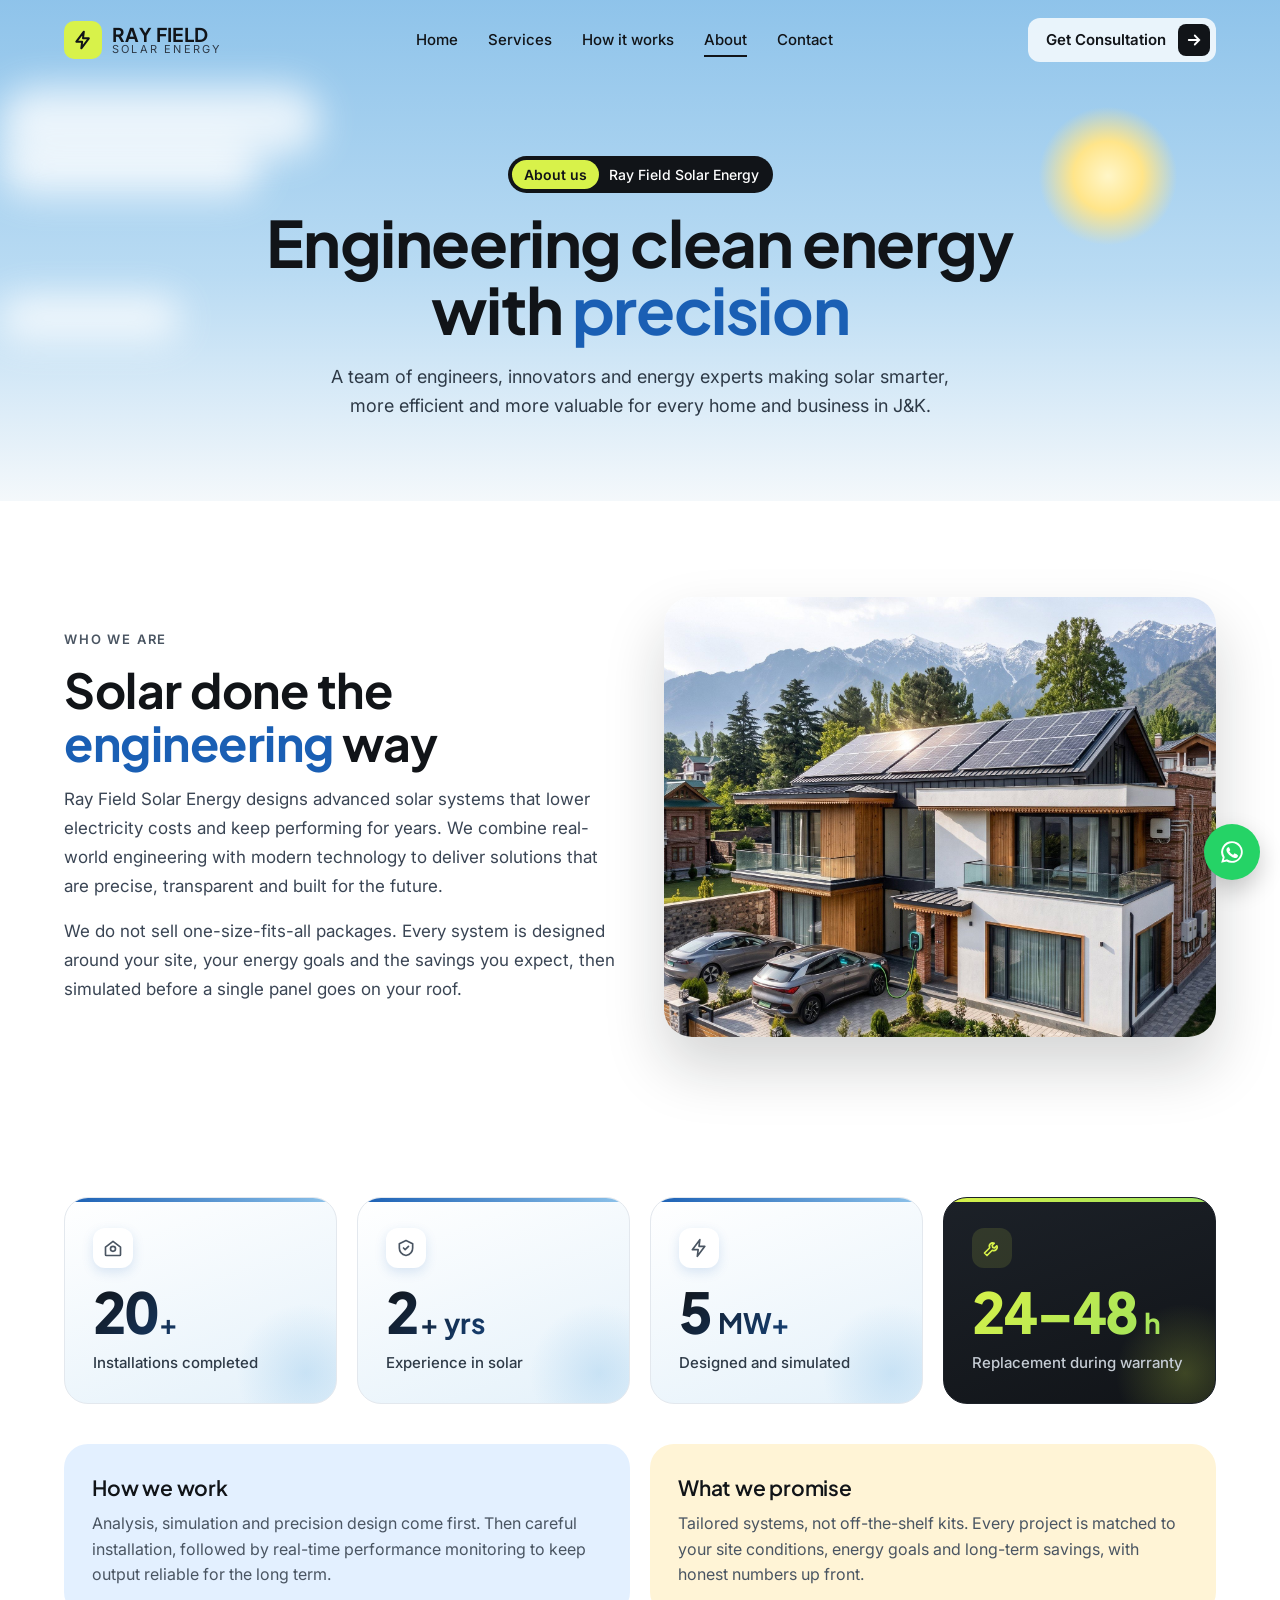
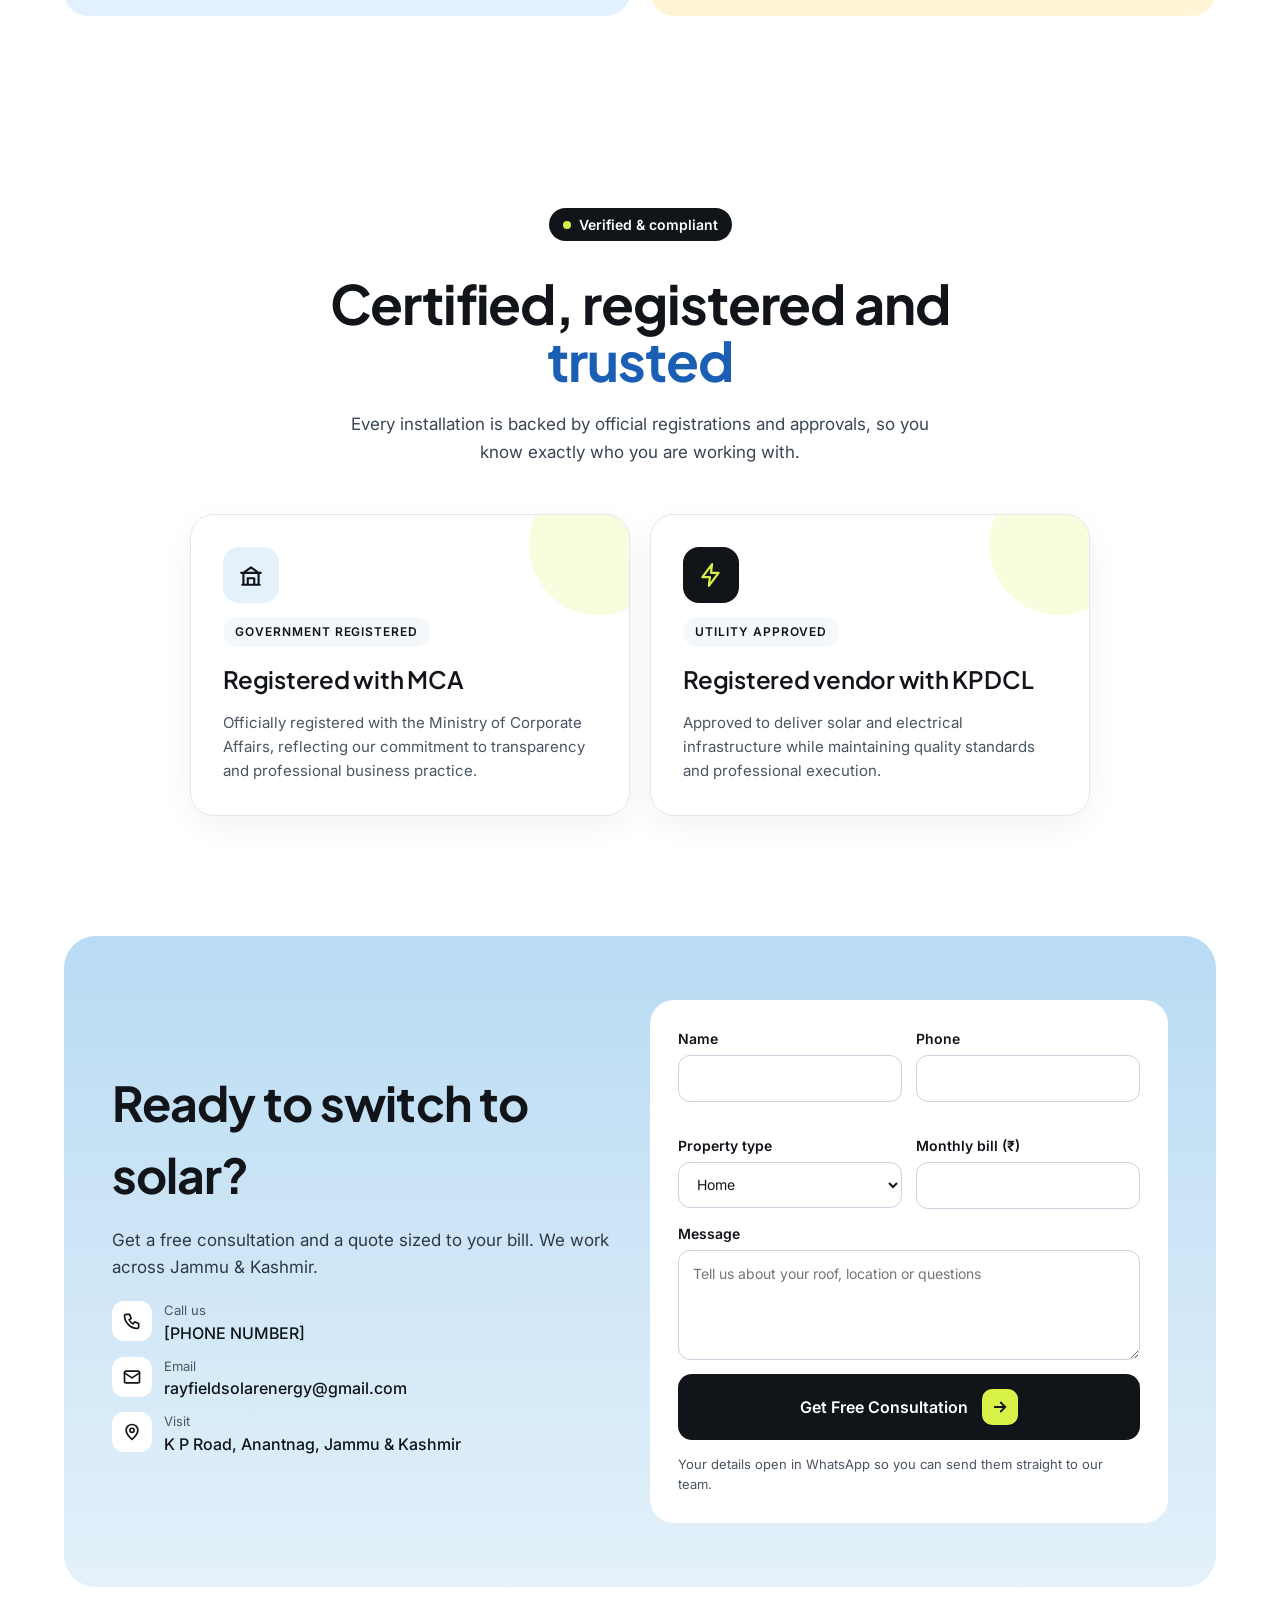
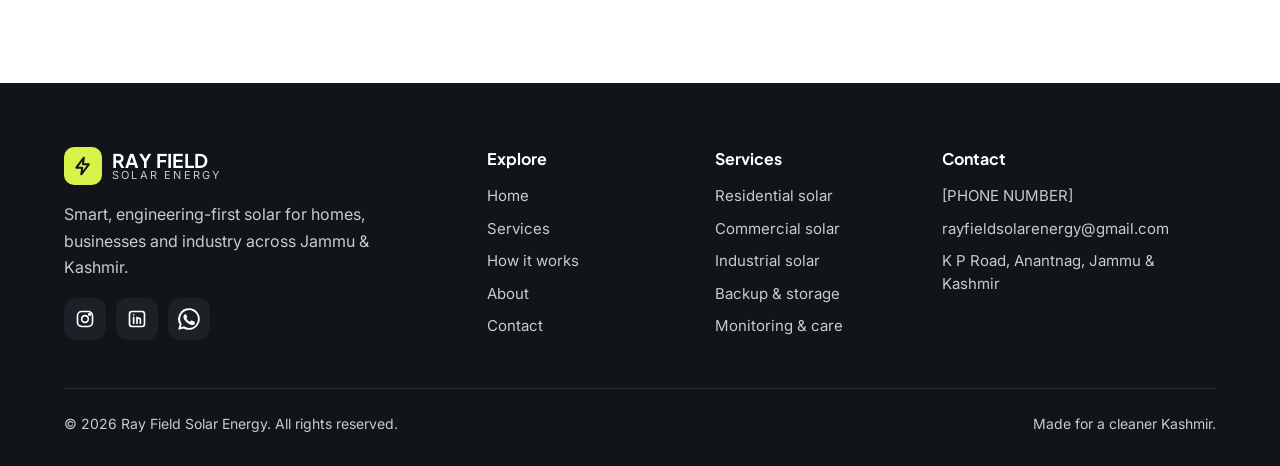
==== commit 8d5ac74b: "Reduce gap between stats and services Co-Authored-By: Claude Opus 5.5 <noreply@anthropic.com> Claude" ====
--- a/about.html
+++ b/about.html
@@ -50,7 +50,7 @@
 <div class="reveal" data-delay="120"><div class="photo" style="border-radius:28px"><img src="assets/img/kashmir-solar-home.jpg" alt="Rooftop solar on a modern home in Kashmir" style="height:440px;animation:none" loading="lazy"></div></div>
 </div>
 </section>
-<section class="section" style="padding:64px 0">
+<section class="section" style="padding:64px 0 16px">
 <div class="container grid g4 stats">
 <div class="stat lift reveal"><span class="stat-ic"><svg width="20" height="20" viewBox="0 0 24 24" fill="none" stroke="currentColor" stroke-width="2" stroke-linecap="round" stroke-linejoin="round" aria-hidden="true"><circle cx="12" cy="13" r="3"/><path d="M3 11l9-7 9 7v9a1 1 0 0 1-1 1H4a1 1 0 0 1-1-1z"/></svg></span><b><span class="num" data-count="20">20</span><i>+</i></b><span>Installations completed</span></div>
 <div class="stat lift reveal" data-delay="80"><span class="stat-ic"><svg width="20" height="20" viewBox="0 0 24 24" fill="none" stroke="currentColor" stroke-width="2" stroke-linecap="round" stroke-linejoin="round" aria-hidden="true"><path d="M12 3l8 4v5c0 5-3.5 8-8 9-4.5-1-8-4-8-9V7z"/><path d="M9 12l2 2 4-4"/></svg></span><b><span class="num" data-count="2">2</span><i>+ yrs</i></b><span>Experience in solar</span></div>
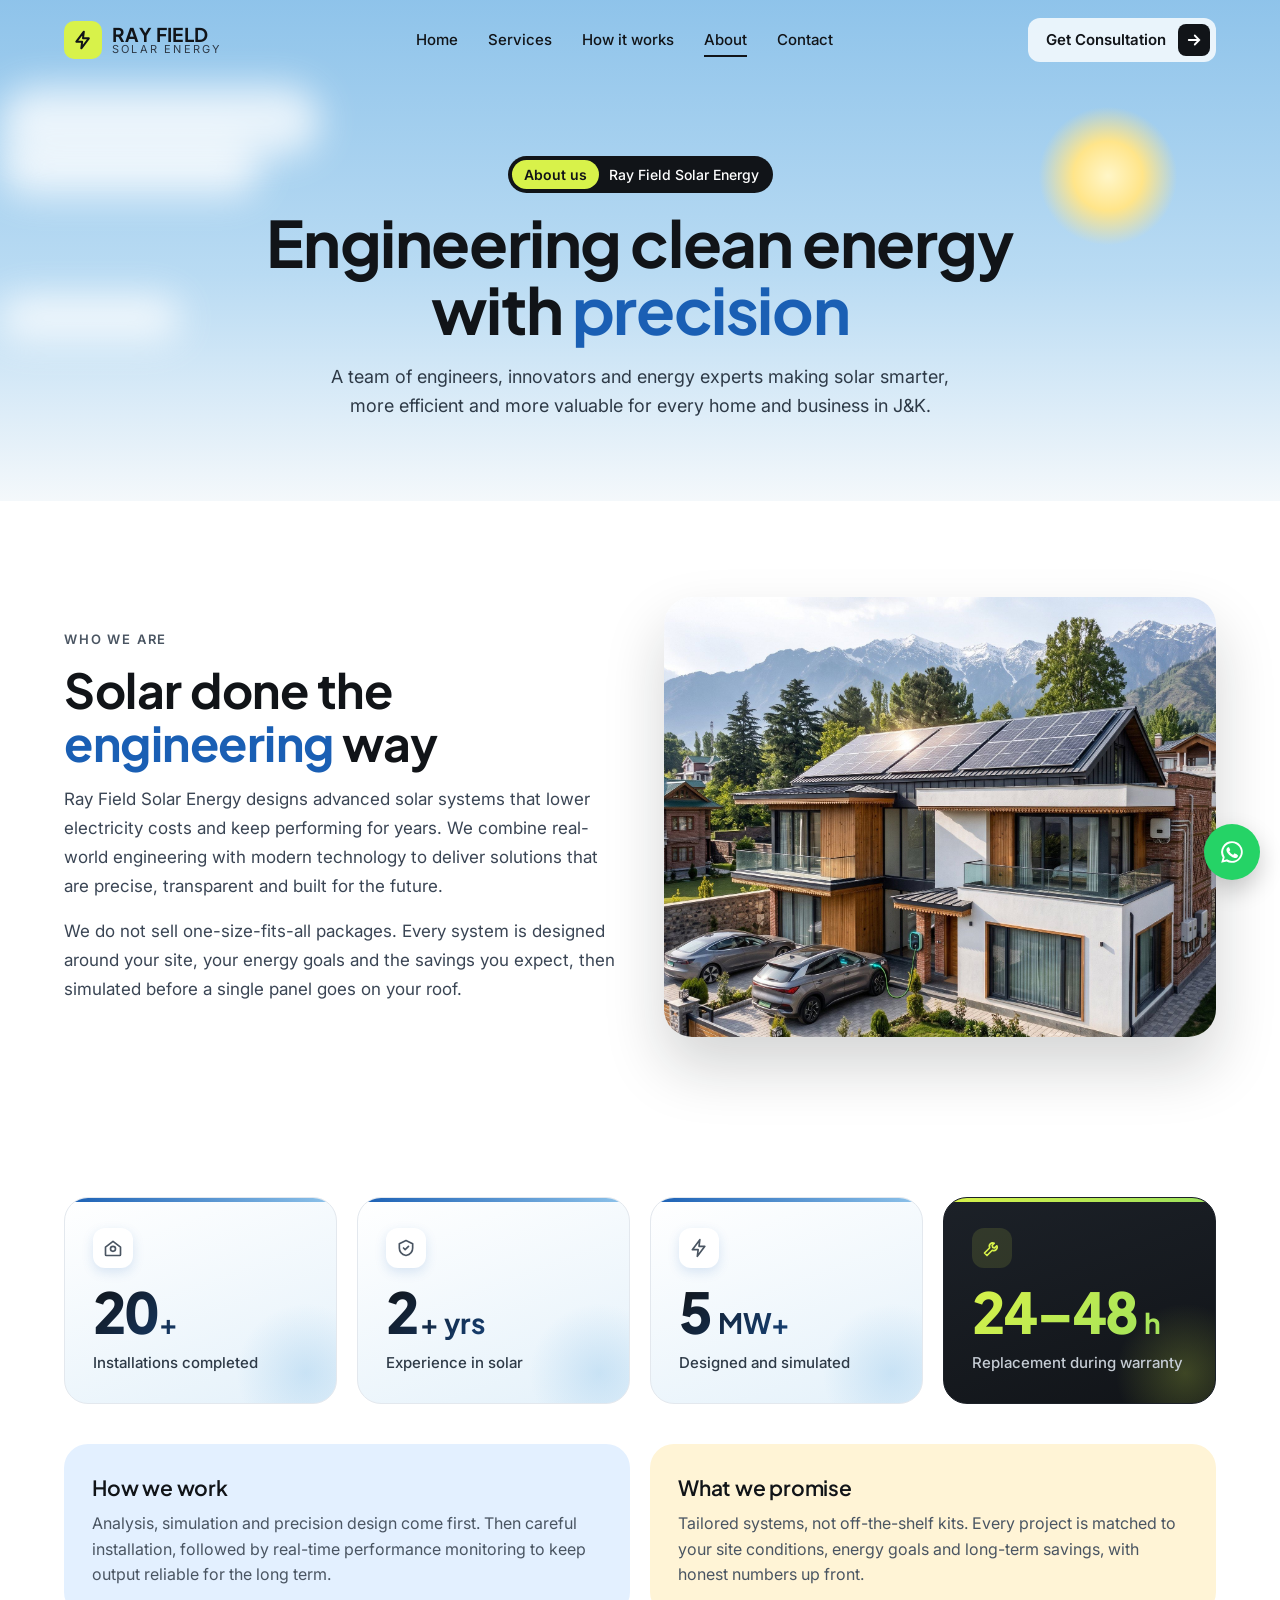
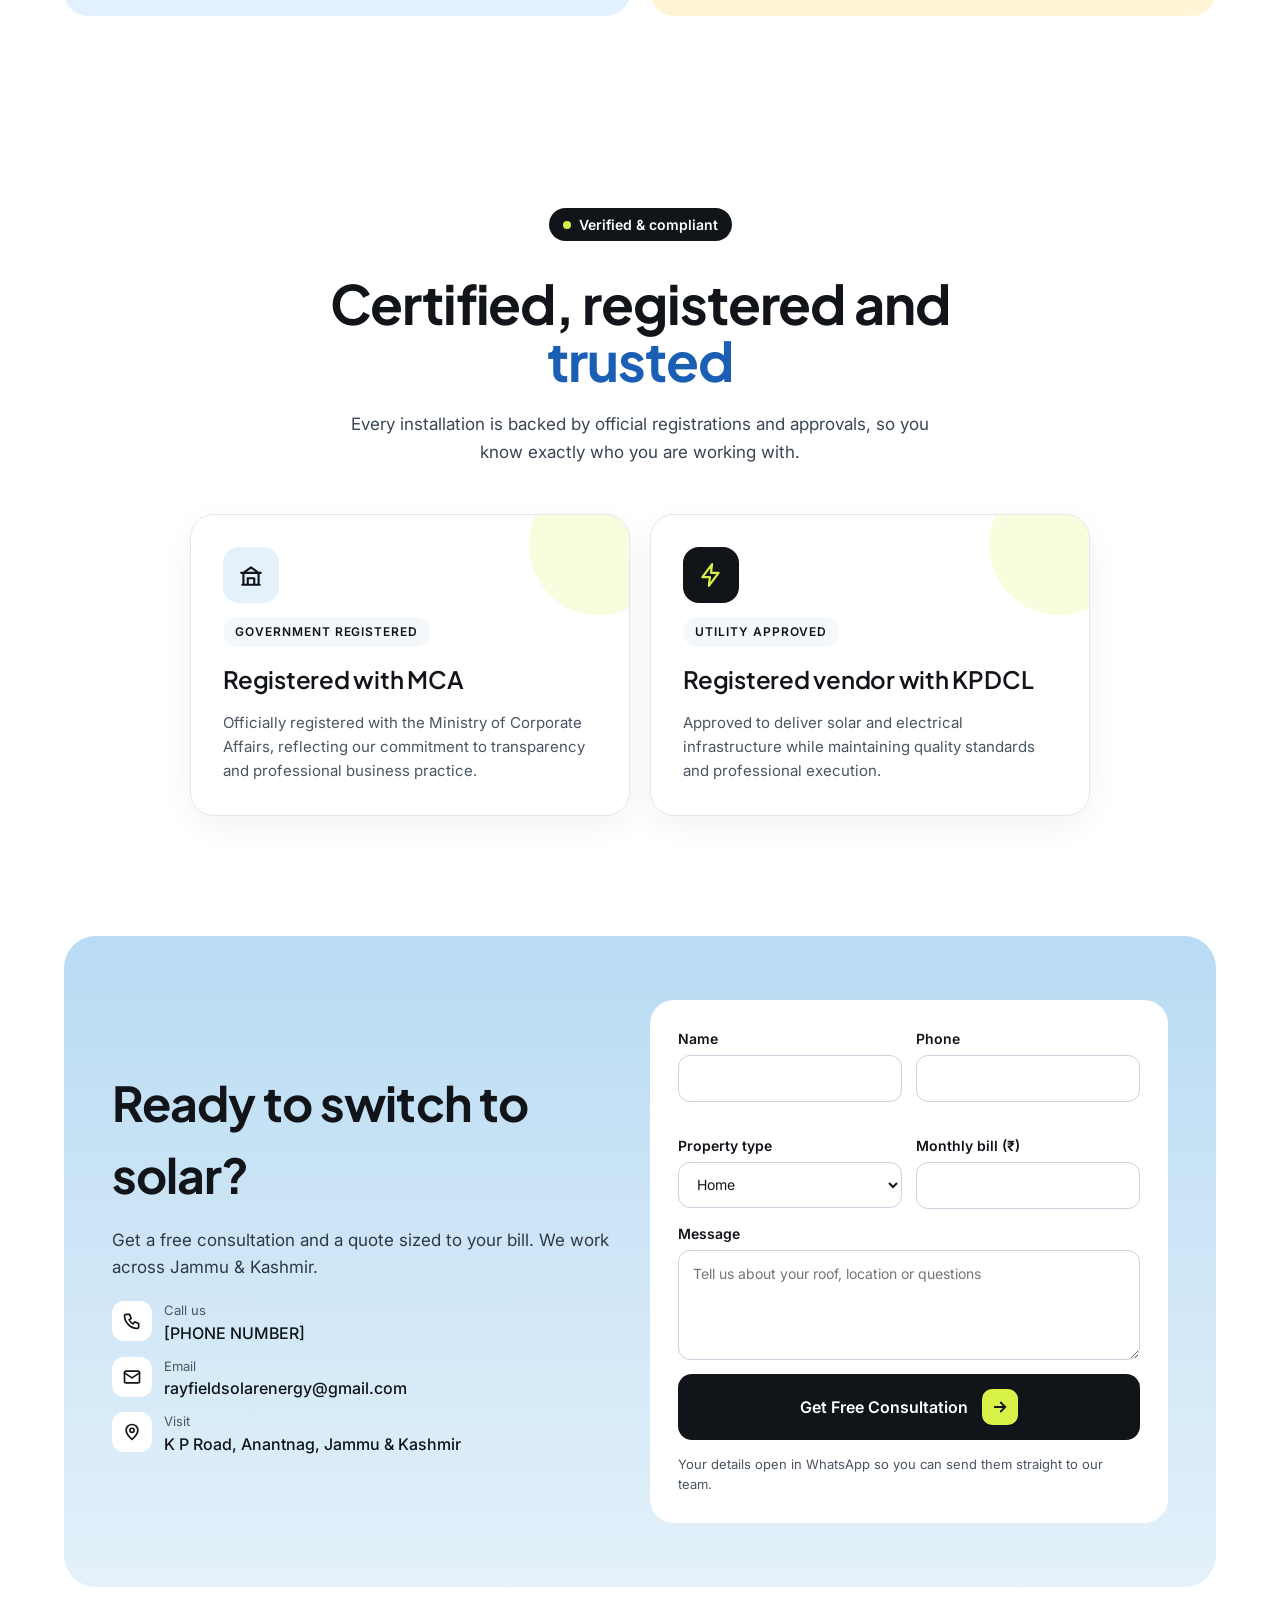
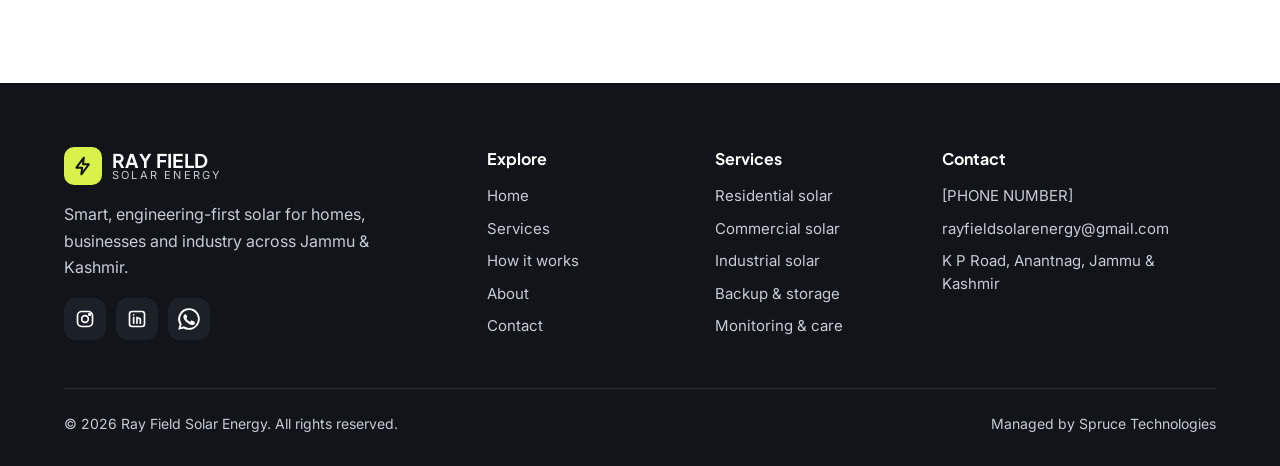
==== commit 149a0244: "Footer: Managed by Spruce Technologies Co-Authored-By: Claude Opus 5.5 <noreply@anthropic.com> Claud" ====
--- a/about.html
+++ b/about.html
@@ -116,7 +116,7 @@
 <div><h4>Services</h4><ul><li><a href="services.html#homes">Residential solar</a></li><li><a href="services.html#business">Commercial solar</a></li><li><a href="services.html#industry">Industrial solar</a></li><li><a href="services.html#storage">Backup &amp; storage</a></li><li><a href="services.html#monitoring">Monitoring &amp; care</a></li></ul></div>
 <div><h4>Contact</h4><ul><li><a href="tel:[PHONE]">[PHONE NUMBER]</a></li><li><a href="mailto:rayfieldsolarenergy@gmail.com">rayfieldsolarenergy@gmail.com</a></li><li>K P Road, Anantnag, Jammu &amp; Kashmir</li></ul></div>
 </div>
-<div class="foot-bottom"><p>&copy; <span data-year>2026</span> Ray Field Solar Energy. All rights reserved.</p><p>Made for a cleaner Kashmir.</p></div>
+<div class="foot-bottom"><p>&copy; <span data-year>2026</span> Ray Field Solar Energy. All rights reserved.</p><p>Managed by Spruce Technologies</p></div>
 </div>
 </footer>
 <a class="wa-float" href="https://wa.me/[WHATSAPP]" aria-label="Chat with us on WhatsApp"><svg width="26" height="26" viewBox="0 0 24 24" fill="currentColor" aria-hidden="true"><path d="M12 2a10 10 0 0 0-8.6 15.1L2 22l5-1.3A10 10 0 1 0 12 2zm0 18.2a8.2 8.2 0 0 1-4.2-1.2l-.3-.2-3 .8.8-2.9-.2-.3A8.2 8.2 0 1 1 12 20.2zm4.5-6.1c-.2-.1-1.5-.7-1.7-.8-.2-.1-.4-.1-.6.1l-.8 1c-.1.2-.3.2-.5.1a6.7 6.7 0 0 1-3.3-2.9c-.3-.4.2-.4.7-1.3.1-.2 0-.3 0-.4l-.8-1.8c-.2-.5-.4-.4-.6-.4h-.5a1 1 0 0 0-.7.3 3 3 0 0 0-.9 2.2 5.2 5.2 0 0 0 1.1 2.7 11.8 11.8 0 0 0 4.5 4c1.7.7 2.3.8 3.2.6.5-.1 1.5-.6 1.7-1.2.2-.6.2-1.1.2-1.2-.1-.1-.3-.2-.5-.3z"/></svg></a>
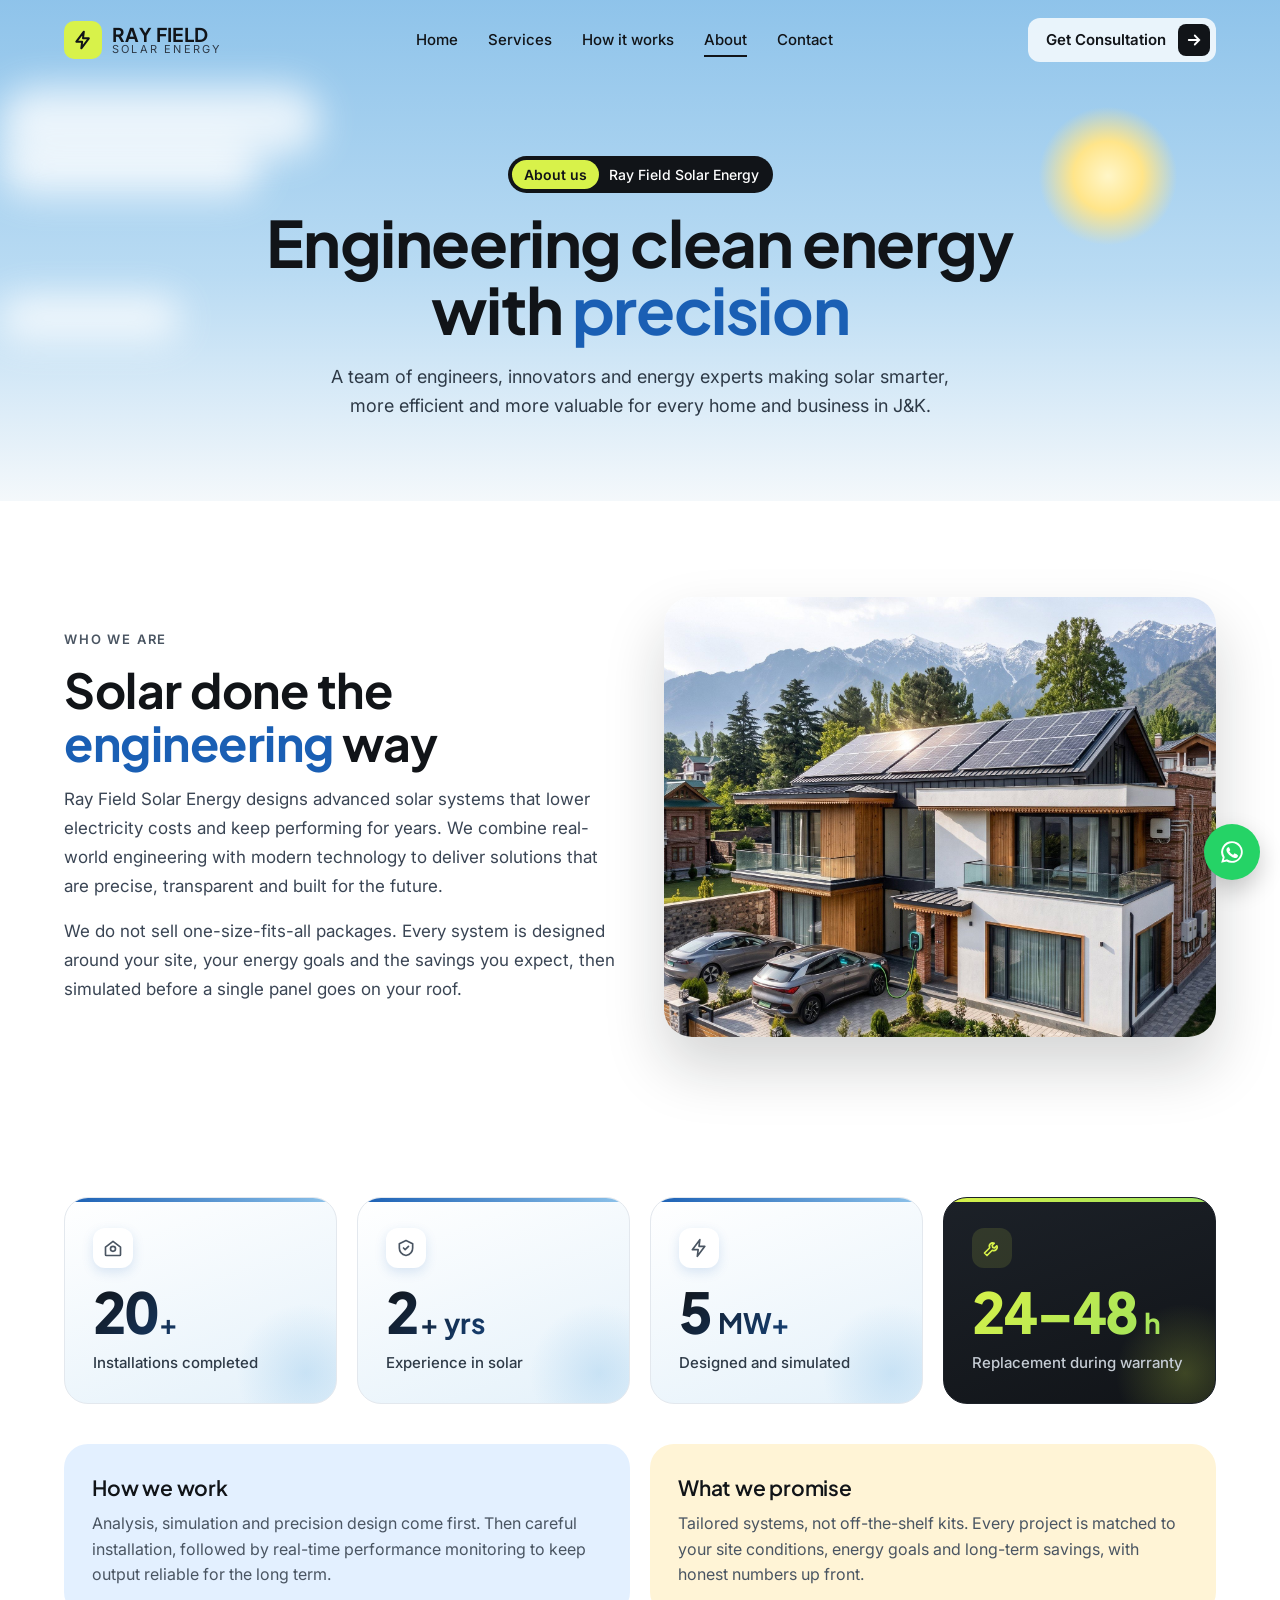
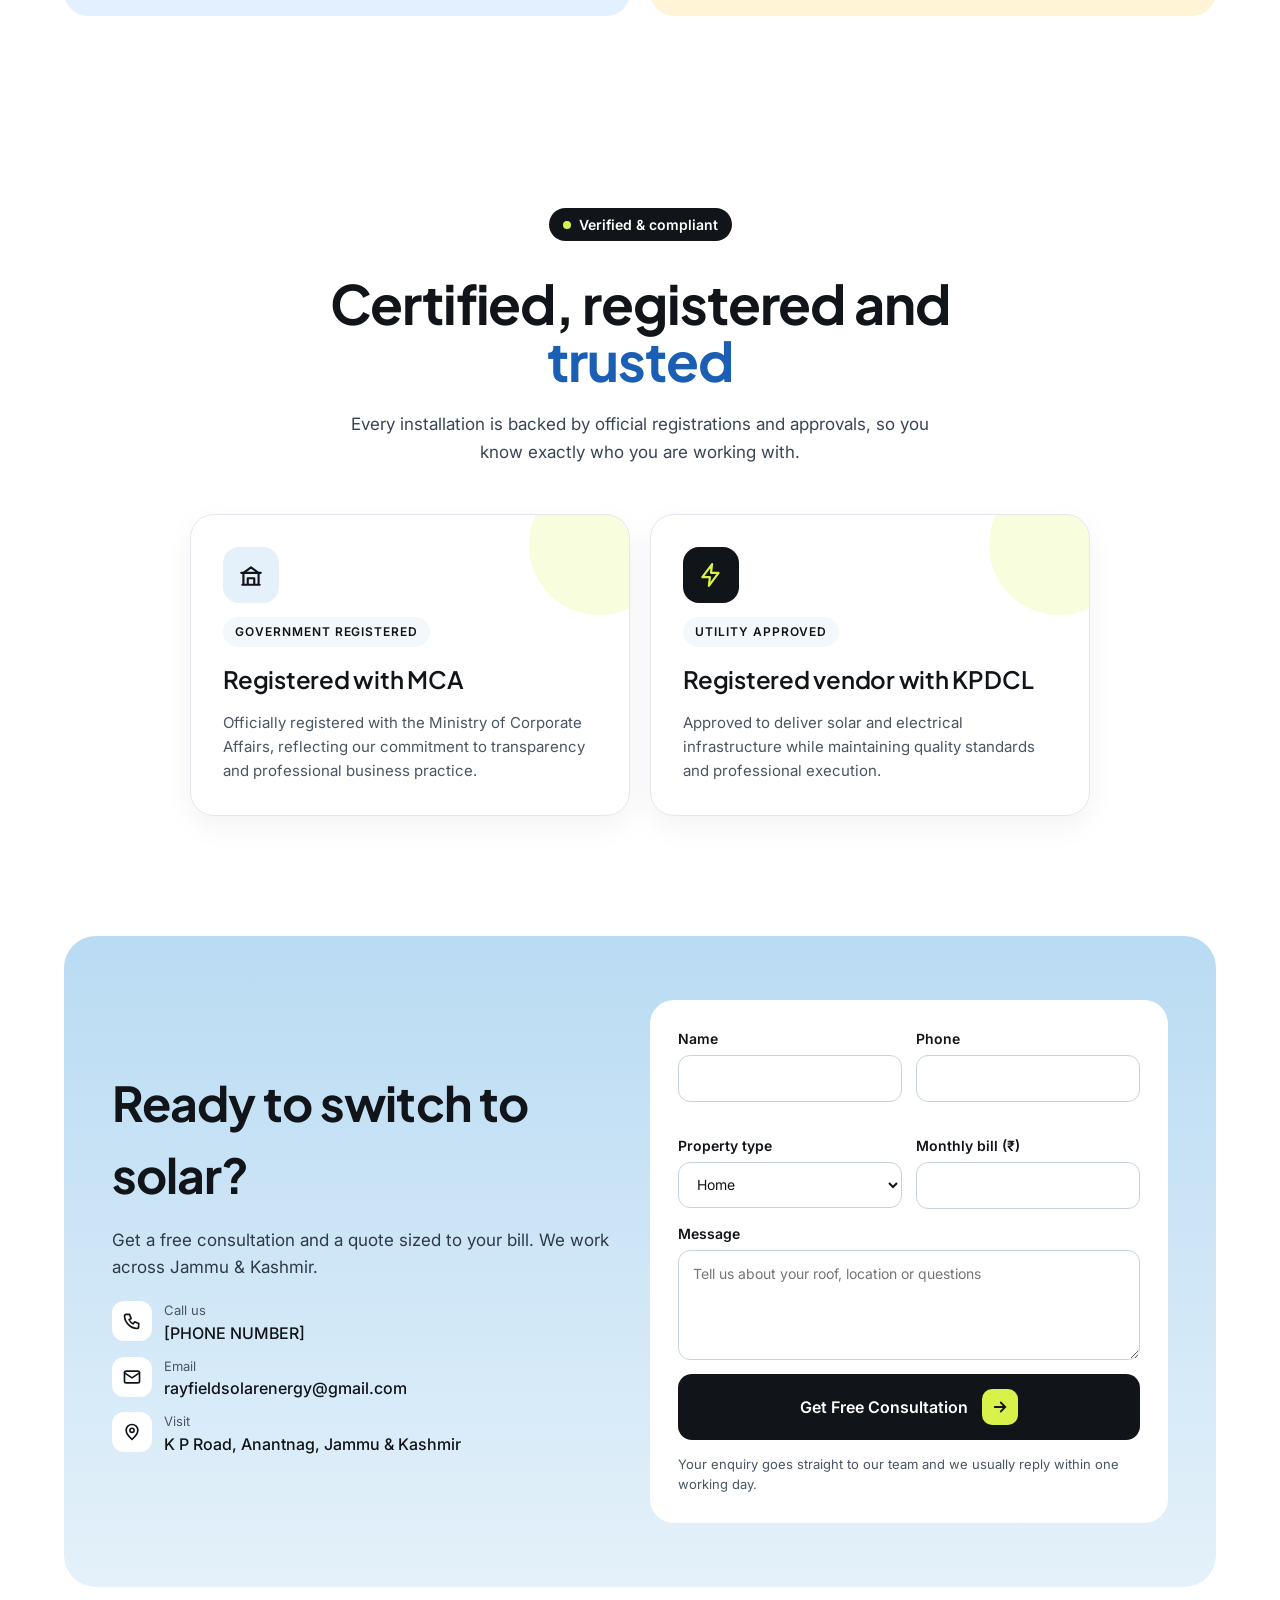
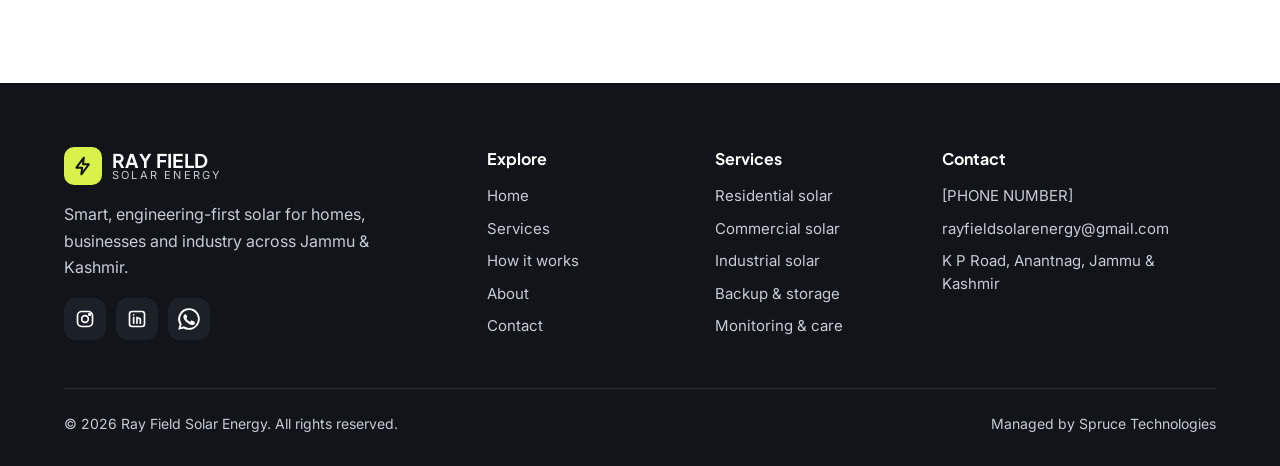
==== commit 9691ad68: "Send quote form enquiries to rayfieldsolarenergy@gmail.com via FormSubmit Co-Authored-By: Claude Opu" ====
--- a/about.html
+++ b/about.html
@@ -91,14 +91,14 @@
 <li><span class="ic"><svg width="20" height="20" viewBox="0 0 24 24" fill="none" stroke="currentColor" stroke-width="2" stroke-linecap="round" stroke-linejoin="round" aria-hidden="true"><path d="M12 21s-7-6.2-7-11a7 7 0 0 1 14 0c0 4.8-7 11-7 11z"/><circle cx="12" cy="10" r="2.5"/></svg></span><span><small>Visit</small>K P Road, Anantnag, Jammu &amp; Kashmir</span></li>
 </ul>
 </div>
-<form class="quote" novalidate>
+<form class="quote" novalidate><input type="text" name="_honey" tabindex="-1" autocomplete="off" aria-hidden="true" style="position:absolute;left:-9999px;width:1px;height:1px;opacity:0">
 <label>Name<input name="Name" type="text" autocomplete="name" required><span class="err" data-err-for="Name" aria-live="polite"></span></label>
 <label>Phone<input name="Phone" type="tel" autocomplete="tel" inputmode="tel" required><span class="err" data-err-for="Phone" aria-live="polite"></span></label>
 <label>Property type<select name="Property"><option>Home</option><option>Business</option><option>Industry</option></select></label>
 <label>Monthly bill (₹)<input name="Monthly bill" type="number" min="0" inputmode="numeric"></label>
 <label class="full">Message<textarea name="Message" placeholder="Tell us about your roof, location or questions"></textarea></label>
 <button class="btn btn-dark full" type="submit">Get Free Consultation<span class="arr"><svg width="18" height="18" viewBox="0 0 24 24" fill="none" stroke="currentColor" stroke-width="2.4" stroke-linecap="round" aria-hidden="true"><path d="M5 12h14M13 6l6 6-6 6"/></svg></span></button>
-<p class="note full form-status" aria-live="polite">Your details open in WhatsApp so you can send them straight to our team.</p>
+<p class="note full form-status" aria-live="polite">Your enquiry goes straight to our team and we usually reply within one working day.</p>
 </form>
 </div>
 </div>
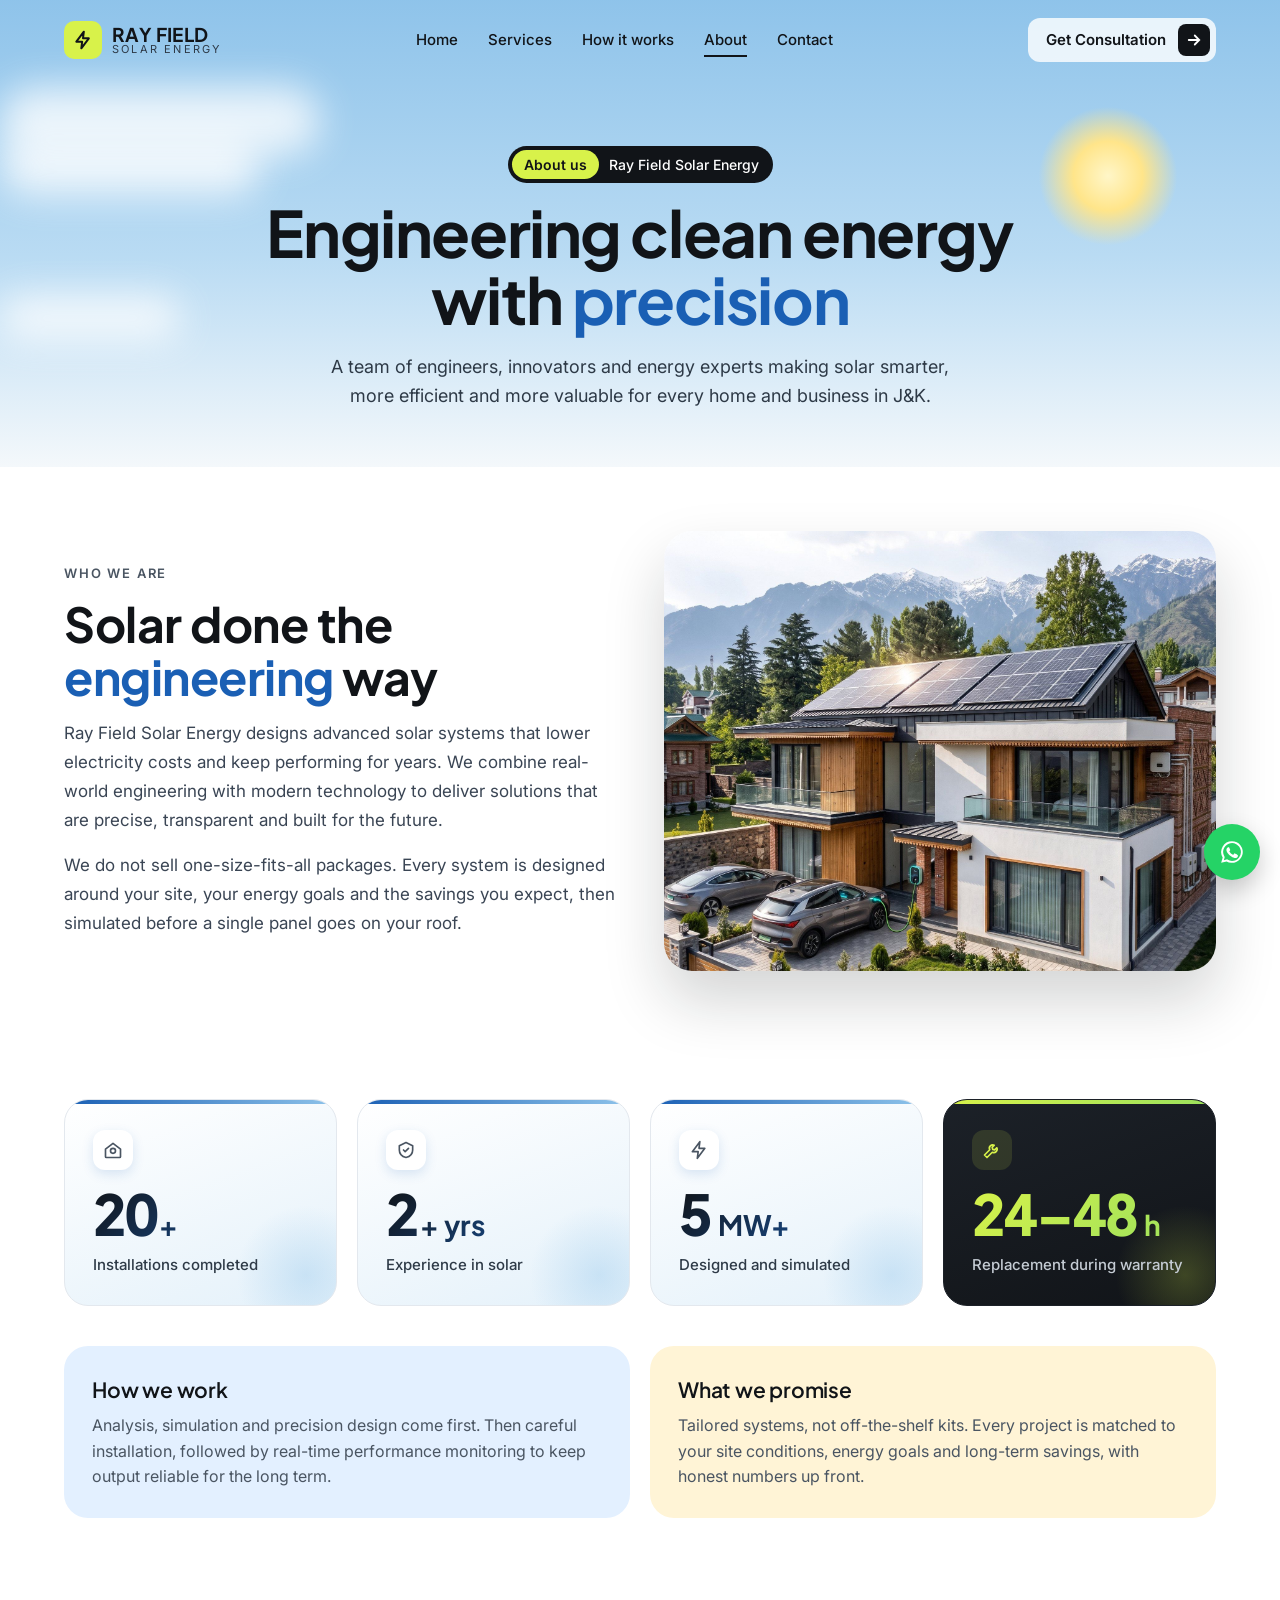
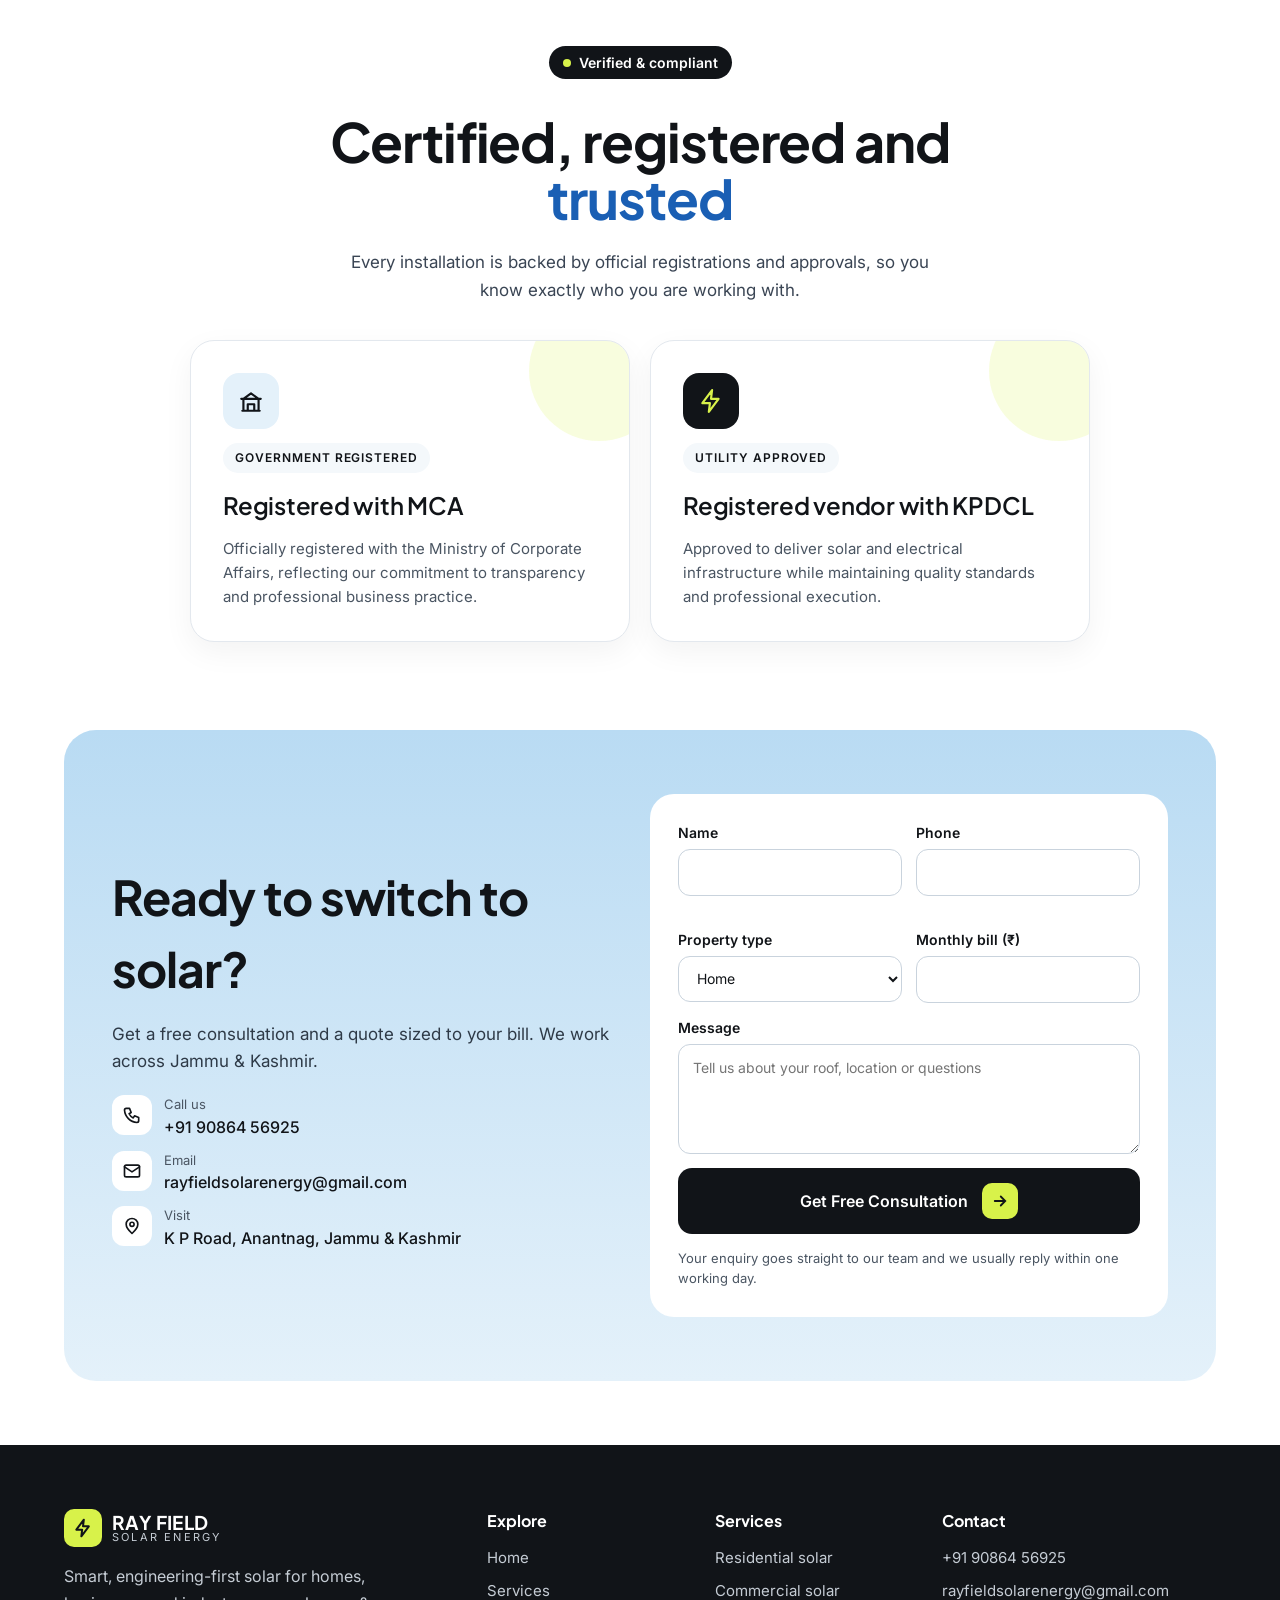
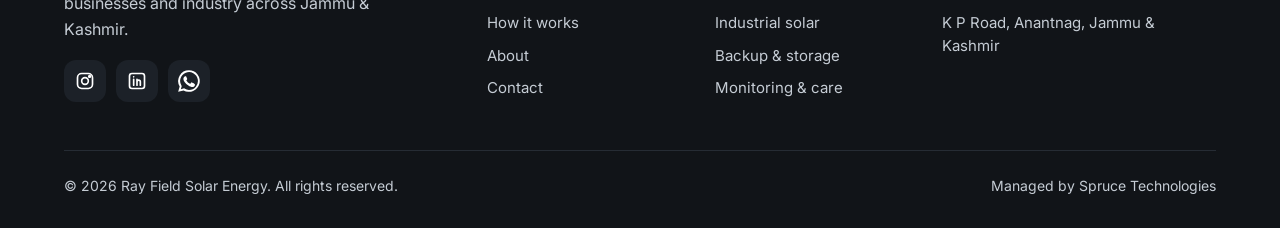
==== commit 144f114a: "Set phone and WhatsApp number to +91 90864 56925 Co-Authored-By: Claude Opus 5.5 <noreply@anthropic." ====
--- a/about.html
+++ b/about.html
@@ -86,7 +86,7 @@
 <h2>Ready to switch to solar?</h2>
 <p>Get a free consultation and a quote sized to your bill. We work across Jammu &amp; Kashmir.</p>
 <ul class="contact-list">
-<li><span class="ic"><svg width="20" height="20" viewBox="0 0 24 24" fill="none" stroke="currentColor" stroke-width="2" stroke-linecap="round" stroke-linejoin="round" aria-hidden="true"><path d="M5 4h4l2 5-2.5 1.5a11 11 0 0 0 5 5L15 13l5 2v4a2 2 0 0 1-2 2A16 16 0 0 1 3 6a2 2 0 0 1 2-2"/></svg></span><span><small>Call us</small><a href="tel:[PHONE]">[PHONE NUMBER]</a></span></li>
+<li><span class="ic"><svg width="20" height="20" viewBox="0 0 24 24" fill="none" stroke="currentColor" stroke-width="2" stroke-linecap="round" stroke-linejoin="round" aria-hidden="true"><path d="M5 4h4l2 5-2.5 1.5a11 11 0 0 0 5 5L15 13l5 2v4a2 2 0 0 1-2 2A16 16 0 0 1 3 6a2 2 0 0 1 2-2"/></svg></span><span><small>Call us</small><a href="tel:+919086456925">+91 90864 56925</a></span></li>
 <li><span class="ic"><svg width="20" height="20" viewBox="0 0 24 24" fill="none" stroke="currentColor" stroke-width="2" stroke-linecap="round" stroke-linejoin="round" aria-hidden="true"><rect x="3" y="5" width="18" height="14" rx="2"/><path d="m3 7 9 6 9-6"/></svg></span><span><small>Email</small><a href="mailto:rayfieldsolarenergy@gmail.com">rayfieldsolarenergy@gmail.com</a></span></li>
 <li><span class="ic"><svg width="20" height="20" viewBox="0 0 24 24" fill="none" stroke="currentColor" stroke-width="2" stroke-linecap="round" stroke-linejoin="round" aria-hidden="true"><path d="M12 21s-7-6.2-7-11a7 7 0 0 1 14 0c0 4.8-7 11-7 11z"/><circle cx="12" cy="10" r="2.5"/></svg></span><span><small>Visit</small>K P Road, Anantnag, Jammu &amp; Kashmir</span></li>
 </ul>
@@ -110,16 +110,16 @@
 <div>
 <a class="logo" href="index.html"><span class="logo-mark"><svg width="20" height="20" viewBox="0 0 24 24" fill="none" stroke="#111418" stroke-width="2.4" stroke-linecap="round" stroke-linejoin="round" aria-hidden="true"><path d="M13 2 4 14h7l-1 8 9-12h-7z"/></svg></span><span class="logo-text"><b>RAY FIELD</b><small>SOLAR ENERGY</small></span></a>
 <p style="margin-top:16px;max-width:320px;line-height:1.65">Smart, engineering-first solar for homes, businesses and industry across Jammu &amp; Kashmir.</p>
-<div class="socials"><a href="[INSTAGRAM URL]" aria-label="Instagram"><svg width="20" height="20" viewBox="0 0 24 24" fill="none" stroke="currentColor" stroke-width="2" stroke-linecap="round" stroke-linejoin="round" aria-hidden="true"><rect x="3" y="3" width="18" height="18" rx="5"/><circle cx="12" cy="12" r="4"/><circle cx="17.5" cy="6.5" r="1" fill="currentColor"/></svg></a><a href="[LINKEDIN URL]" aria-label="LinkedIn"><svg width="20" height="20" viewBox="0 0 24 24" fill="none" stroke="currentColor" stroke-width="2" stroke-linecap="round" stroke-linejoin="round" aria-hidden="true"><rect x="3" y="3" width="18" height="18" rx="3"/><path d="M8 10v7M8 7v.01M12 17v-4a2 2 0 0 1 4 0v4M12 10v7"/></svg></a><a href="https://wa.me/[WHATSAPP]" aria-label="WhatsApp"><svg width="26" height="26" viewBox="0 0 24 24" fill="currentColor" aria-hidden="true"><path d="M12 2a10 10 0 0 0-8.6 15.1L2 22l5-1.3A10 10 0 1 0 12 2zm0 18.2a8.2 8.2 0 0 1-4.2-1.2l-.3-.2-3 .8.8-2.9-.2-.3A8.2 8.2 0 1 1 12 20.2zm4.5-6.1c-.2-.1-1.5-.7-1.7-.8-.2-.1-.4-.1-.6.1l-.8 1c-.1.2-.3.2-.5.1a6.7 6.7 0 0 1-3.3-2.9c-.3-.4.2-.4.7-1.3.1-.2 0-.3 0-.4l-.8-1.8c-.2-.5-.4-.4-.6-.4h-.5a1 1 0 0 0-.7.3 3 3 0 0 0-.9 2.2 5.2 5.2 0 0 0 1.1 2.7 11.8 11.8 0 0 0 4.5 4c1.7.7 2.3.8 3.2.6.5-.1 1.5-.6 1.7-1.2.2-.6.2-1.1.2-1.2-.1-.1-.3-.2-.5-.3z"/></svg></a></div>
+<div class="socials"><a href="[INSTAGRAM URL]" aria-label="Instagram"><svg width="20" height="20" viewBox="0 0 24 24" fill="none" stroke="currentColor" stroke-width="2" stroke-linecap="round" stroke-linejoin="round" aria-hidden="true"><rect x="3" y="3" width="18" height="18" rx="5"/><circle cx="12" cy="12" r="4"/><circle cx="17.5" cy="6.5" r="1" fill="currentColor"/></svg></a><a href="[LINKEDIN URL]" aria-label="LinkedIn"><svg width="20" height="20" viewBox="0 0 24 24" fill="none" stroke="currentColor" stroke-width="2" stroke-linecap="round" stroke-linejoin="round" aria-hidden="true"><rect x="3" y="3" width="18" height="18" rx="3"/><path d="M8 10v7M8 7v.01M12 17v-4a2 2 0 0 1 4 0v4M12 10v7"/></svg></a><a href="https://wa.me/919086456925" aria-label="WhatsApp"><svg width="26" height="26" viewBox="0 0 24 24" fill="currentColor" aria-hidden="true"><path d="M12 2a10 10 0 0 0-8.6 15.1L2 22l5-1.3A10 10 0 1 0 12 2zm0 18.2a8.2 8.2 0 0 1-4.2-1.2l-.3-.2-3 .8.8-2.9-.2-.3A8.2 8.2 0 1 1 12 20.2zm4.5-6.1c-.2-.1-1.5-.7-1.7-.8-.2-.1-.4-.1-.6.1l-.8 1c-.1.2-.3.2-.5.1a6.7 6.7 0 0 1-3.3-2.9c-.3-.4.2-.4.7-1.3.1-.2 0-.3 0-.4l-.8-1.8c-.2-.5-.4-.4-.6-.4h-.5a1 1 0 0 0-.7.3 3 3 0 0 0-.9 2.2 5.2 5.2 0 0 0 1.1 2.7 11.8 11.8 0 0 0 4.5 4c1.7.7 2.3.8 3.2.6.5-.1 1.5-.6 1.7-1.2.2-.6.2-1.1.2-1.2-.1-.1-.3-.2-.5-.3z"/></svg></a></div>
 </div>
 <div><h4>Explore</h4><ul><li><a href="index.html">Home</a></li><li><a href="services.html">Services</a></li><li><a href="how-it-works.html">How it works</a></li><li><a href="about.html">About</a></li><li><a href="contact.html">Contact</a></li></ul></div>
 <div><h4>Services</h4><ul><li><a href="services.html#homes">Residential solar</a></li><li><a href="services.html#business">Commercial solar</a></li><li><a href="services.html#industry">Industrial solar</a></li><li><a href="services.html#storage">Backup &amp; storage</a></li><li><a href="services.html#monitoring">Monitoring &amp; care</a></li></ul></div>
-<div><h4>Contact</h4><ul><li><a href="tel:[PHONE]">[PHONE NUMBER]</a></li><li><a href="mailto:rayfieldsolarenergy@gmail.com">rayfieldsolarenergy@gmail.com</a></li><li>K P Road, Anantnag, Jammu &amp; Kashmir</li></ul></div>
+<div><h4>Contact</h4><ul><li><a href="tel:+919086456925">+91 90864 56925</a></li><li><a href="mailto:rayfieldsolarenergy@gmail.com">rayfieldsolarenergy@gmail.com</a></li><li>K P Road, Anantnag, Jammu &amp; Kashmir</li></ul></div>
 </div>
 <div class="foot-bottom"><p>&copy; <span data-year>2026</span> Ray Field Solar Energy. All rights reserved.</p><p>Managed by Spruce Technologies</p></div>
 </div>
 </footer>
-<a class="wa-float" href="https://wa.me/[WHATSAPP]" aria-label="Chat with us on WhatsApp"><svg width="26" height="26" viewBox="0 0 24 24" fill="currentColor" aria-hidden="true"><path d="M12 2a10 10 0 0 0-8.6 15.1L2 22l5-1.3A10 10 0 1 0 12 2zm0 18.2a8.2 8.2 0 0 1-4.2-1.2l-.3-.2-3 .8.8-2.9-.2-.3A8.2 8.2 0 1 1 12 20.2zm4.5-6.1c-.2-.1-1.5-.7-1.7-.8-.2-.1-.4-.1-.6.1l-.8 1c-.1.2-.3.2-.5.1a6.7 6.7 0 0 1-3.3-2.9c-.3-.4.2-.4.7-1.3.1-.2 0-.3 0-.4l-.8-1.8c-.2-.5-.4-.4-.6-.4h-.5a1 1 0 0 0-.7.3 3 3 0 0 0-.9 2.2 5.2 5.2 0 0 0 1.1 2.7 11.8 11.8 0 0 0 4.5 4c1.7.7 2.3.8 3.2.6.5-.1 1.5-.6 1.7-1.2.2-.6.2-1.1.2-1.2-.1-.1-.3-.2-.5-.3z"/></svg></a>
+<a class="wa-float" href="https://wa.me/919086456925" aria-label="Chat with us on WhatsApp"><svg width="26" height="26" viewBox="0 0 24 24" fill="currentColor" aria-hidden="true"><path d="M12 2a10 10 0 0 0-8.6 15.1L2 22l5-1.3A10 10 0 1 0 12 2zm0 18.2a8.2 8.2 0 0 1-4.2-1.2l-.3-.2-3 .8.8-2.9-.2-.3A8.2 8.2 0 1 1 12 20.2zm4.5-6.1c-.2-.1-1.5-.7-1.7-.8-.2-.1-.4-.1-.6.1l-.8 1c-.1.2-.3.2-.5.1a6.7 6.7 0 0 1-3.3-2.9c-.3-.4.2-.4.7-1.3.1-.2 0-.3 0-.4l-.8-1.8c-.2-.5-.4-.4-.6-.4h-.5a1 1 0 0 0-.7.3 3 3 0 0 0-.9 2.2 5.2 5.2 0 0 0 1.1 2.7 11.8 11.8 0 0 0 4.5 4c1.7.7 2.3.8 3.2.6.5-.1 1.5-.6 1.7-1.2.2-.6.2-1.1.2-1.2-.1-.1-.3-.2-.5-.3z"/></svg></a>
 <script src="assets/js/main.js"></script>
 </body>
 </html>
--- a/assets/css/styles.css
+++ b/assets/css/styles.css
@@ -91,13 +91,13 @@
 }
 
 /* Page hero (inner pages) */
-.page-hero{position:relative;overflow:hidden;background:linear-gradient(180deg,var(--sky-1) 0%,var(--sky-2) 55%,var(--sky-4) 100%);margin-top:-84px;padding:160px 0 80px;text-align:center}
+.page-hero{position:relative;overflow:hidden;background:linear-gradient(180deg,var(--sky-1) 0%,var(--sky-2) 55%,var(--sky-4) 100%);margin-top:-84px;padding:150px 0 56px;text-align:center}
 .page-hero h1{font-size:clamp(38px,5.6vw,64px);font-weight:700;letter-spacing:-.022em;line-height:1.05;max-width:860px;margin:16px auto 0}
 .page-hero p.lead{font-size:18px;color:var(--ink-2);max-width:640px;margin:20px auto 0;line-height:1.6}
 
 /* Sections */
-.section{padding:96px 0}
-.section-head{display:flex;flex-wrap:wrap;justify-content:space-between;align-items:flex-end;gap:20px;margin-bottom:48px}
+.section{padding:clamp(44px,5.5vw,64px) 0}
+.section-head{display:flex;flex-wrap:wrap;justify-content:space-between;align-items:flex-end;gap:20px;margin-bottom:36px}
 .section-head.center{flex-direction:column;align-items:center;text-align:center}
 .section-head h2{font-size:clamp(34px,4.6vw,54px);line-height:1.06;font-weight:700;letter-spacing:-.02em;max-width:720px;margin-top:14px}
 .section-head p{color:#3A4554;font-size:17px;line-height:1.65;max-width:420px}
@@ -266,3 +266,17 @@
 @media (max-width:560px){.stats .stat{padding:20px 16px 18px}.stat-ic{width:34px;height:34px;margin-bottom:12px}.stats .stat b{font-size:34px;white-space:nowrap}.stats .stat > span:last-child{font-size:13px}}
 .stats .stat b .num{font-size:1em;color:transparent;font-weight:inherit;letter-spacing:inherit}
 .stats .stat b i{color:transparent}
+
+/* Hero: solar energy flowing from the panels into the home */
+.sweep{display:none}
+.energy{position:absolute;inset:0;width:100%;height:100%;pointer-events:none;animation:kb 9s ease-out forwards;overflow:visible}
+.energy .panels-glow{fill:#BFE3FF;opacity:0;mix-blend-mode:screen;animation:charge 5.2s ease-in-out 1.4s infinite}
+.energy .panel-ripple{fill:none;stroke:#E9FF8A;stroke-width:10;opacity:0;transform-box:fill-box;transform-origin:center;animation:ripple 5.2s ease-out 1.4s infinite}
+.energy .wire{fill:none;stroke:#D8F24A;stroke-width:4;stroke-linecap:round;stroke-dasharray:2 16;opacity:.55;animation:flow 1.2s linear infinite}
+.energy .spark{fill:#F4FFB0;opacity:0}
+.energy .node{fill:none;stroke:#D8F24A;stroke-width:5;transform-box:fill-box;transform-origin:center;animation:ping 2.4s ease-out infinite}
+@keyframes charge{0%,100%{opacity:0}35%{opacity:.42}60%{opacity:.12}}
+@keyframes ripple{0%{opacity:0;transform:scale(.2)}8%{opacity:.9}55%{opacity:0;transform:scale(14)}100%{opacity:0;transform:scale(14)}}
+@keyframes flow{to{stroke-dashoffset:-36}}
+@keyframes ping{0%{opacity:.9;transform:scale(.5)}100%{opacity:0;transform:scale(2.4)}}
+@media (prefers-reduced-motion:reduce){.energy{display:none}}
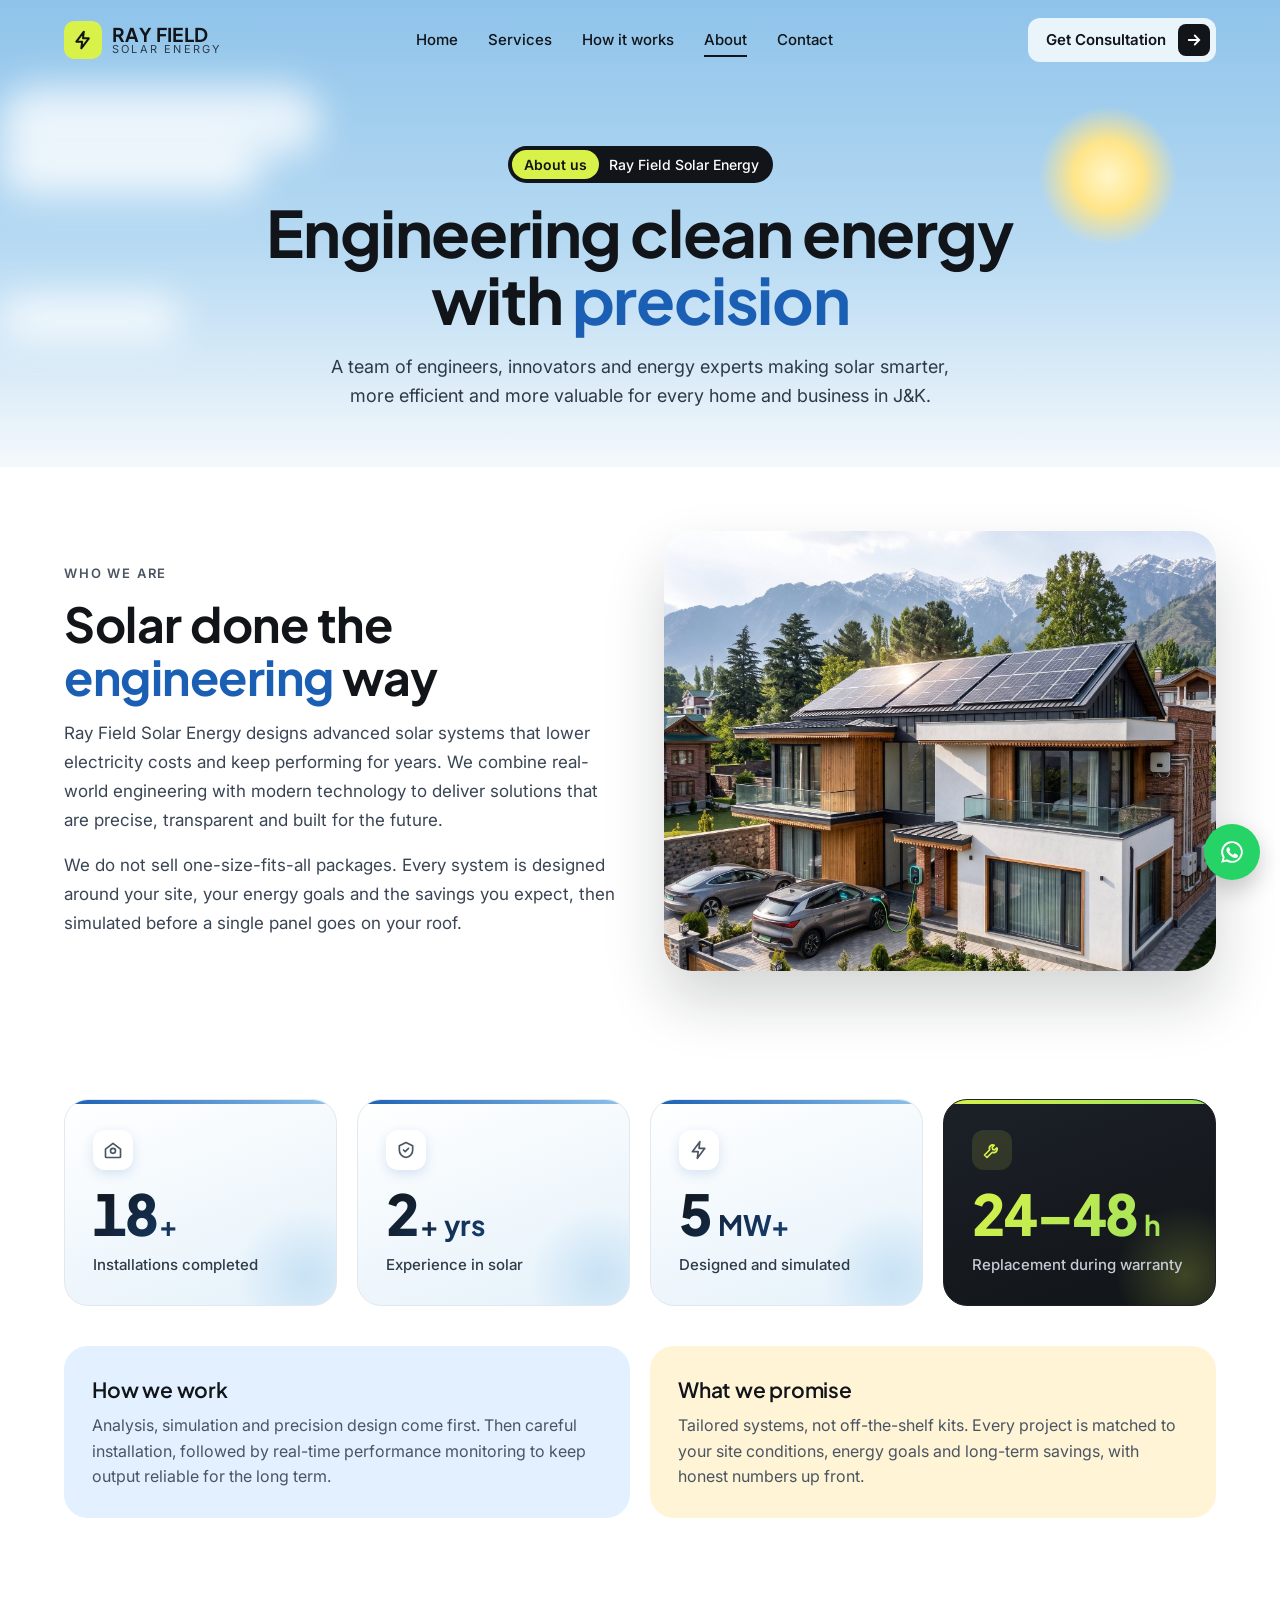
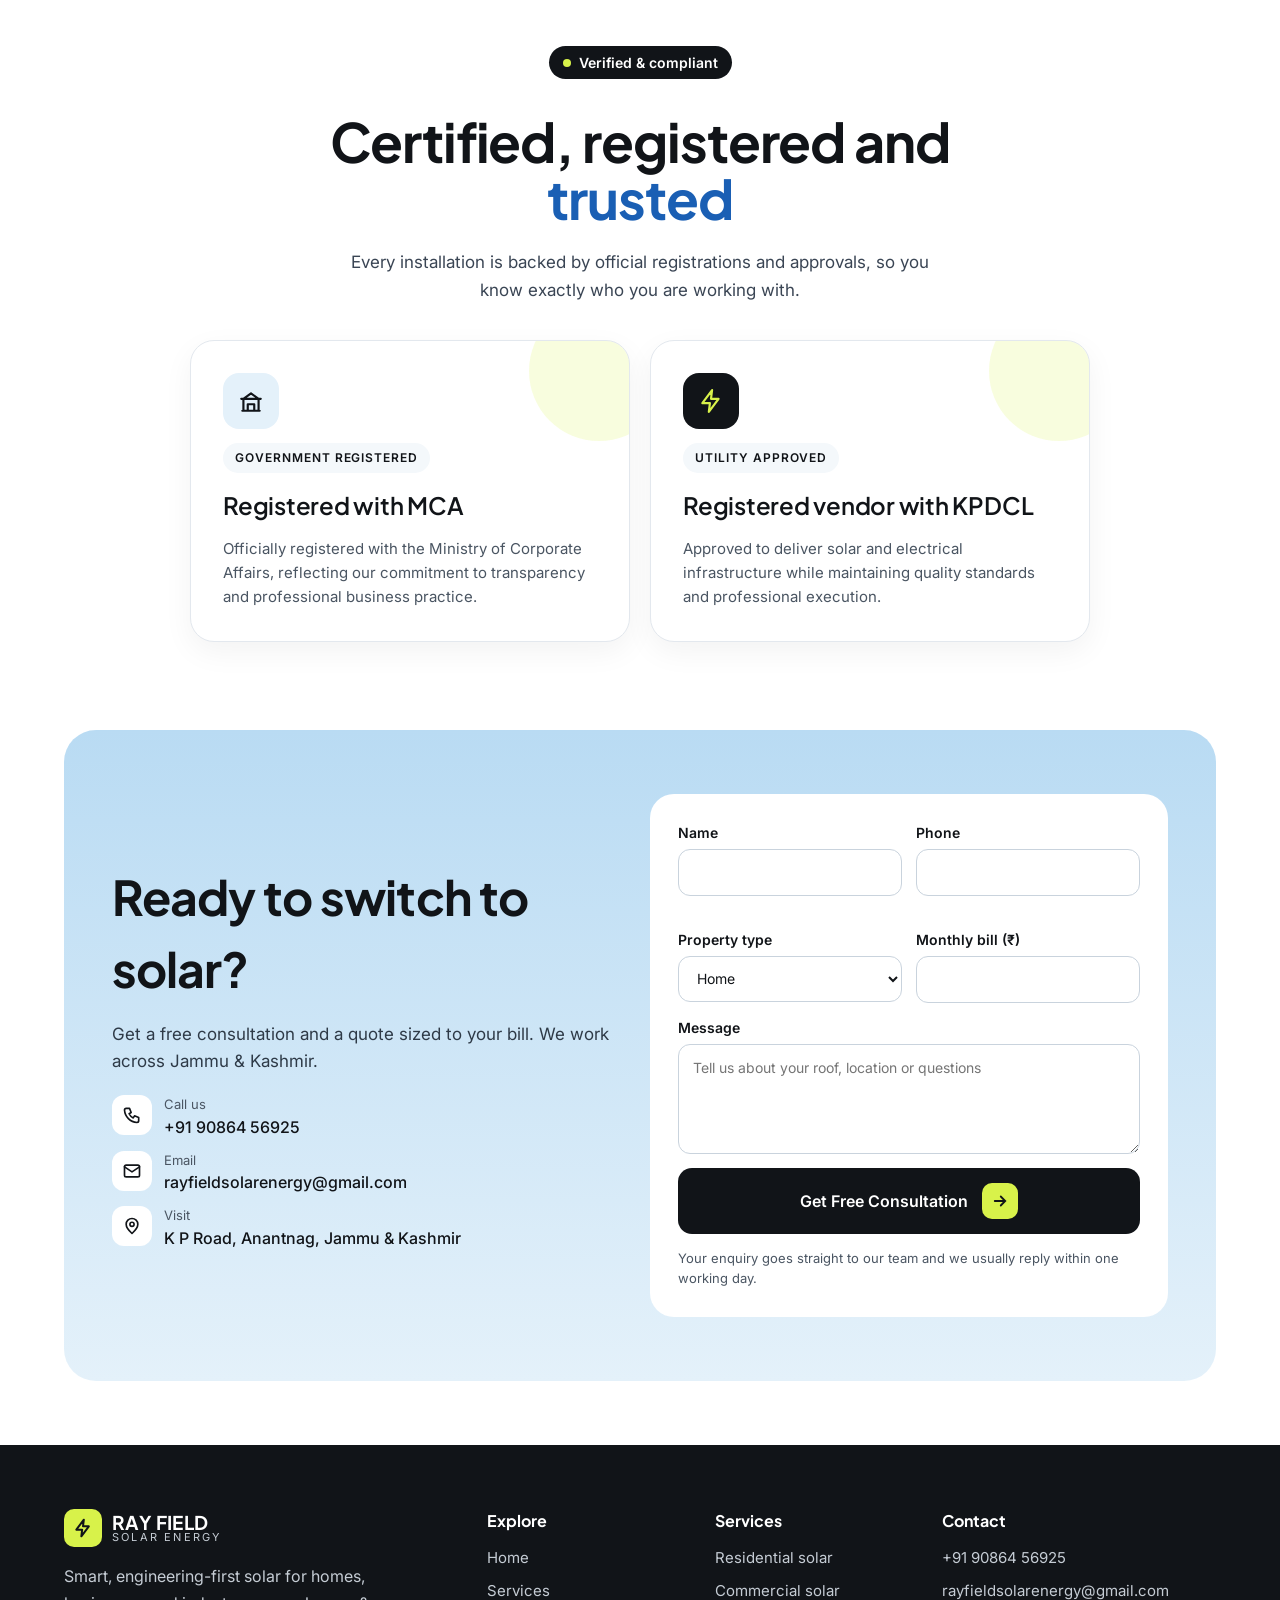
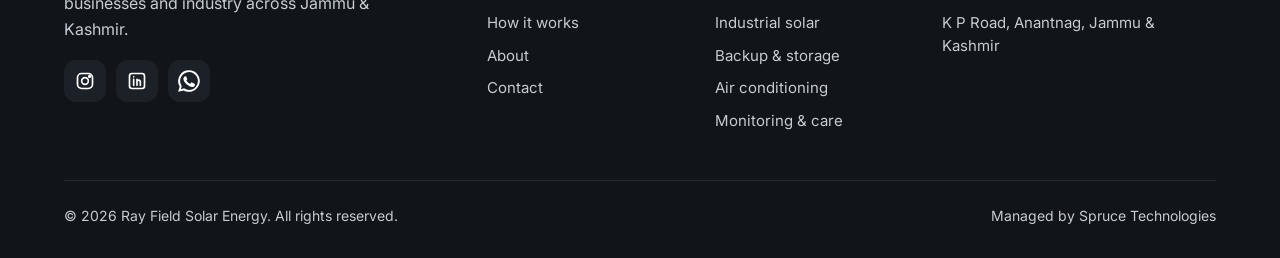
==== commit 19559432: "Add air conditioning section (split AC, commercial AC, VRV/VRF) New section on the Services page wit" ====
--- a/about.html
+++ b/about.html
@@ -94,7 +94,7 @@
 <form class="quote" novalidate><input type="text" name="_honey" tabindex="-1" autocomplete="off" aria-hidden="true" style="position:absolute;left:-9999px;width:1px;height:1px;opacity:0">
 <label>Name<input name="Name" type="text" autocomplete="name" required><span class="err" data-err-for="Name" aria-live="polite"></span></label>
 <label>Phone<input name="Phone" type="tel" autocomplete="tel" inputmode="tel" required><span class="err" data-err-for="Phone" aria-live="polite"></span></label>
-<label>Property type<select name="Property"><option>Home</option><option>Business</option><option>Industry</option></select></label>
+<label>Property type<select name="Property"><option>Home</option><option>Business</option><option>Industry</option><option>Air conditioning</option></select></label>
 <label>Monthly bill (₹)<input name="Monthly bill" type="number" min="0" inputmode="numeric"></label>
 <label class="full">Message<textarea name="Message" placeholder="Tell us about your roof, location or questions"></textarea></label>
 <button class="btn btn-dark full" type="submit">Get Free Consultation<span class="arr"><svg width="18" height="18" viewBox="0 0 24 24" fill="none" stroke="currentColor" stroke-width="2.4" stroke-linecap="round" aria-hidden="true"><path d="M5 12h14M13 6l6 6-6 6"/></svg></span></button>
@@ -113,7 +113,7 @@
 <div class="socials"><a href="[INSTAGRAM URL]" aria-label="Instagram"><svg width="20" height="20" viewBox="0 0 24 24" fill="none" stroke="currentColor" stroke-width="2" stroke-linecap="round" stroke-linejoin="round" aria-hidden="true"><rect x="3" y="3" width="18" height="18" rx="5"/><circle cx="12" cy="12" r="4"/><circle cx="17.5" cy="6.5" r="1" fill="currentColor"/></svg></a><a href="[LINKEDIN URL]" aria-label="LinkedIn"><svg width="20" height="20" viewBox="0 0 24 24" fill="none" stroke="currentColor" stroke-width="2" stroke-linecap="round" stroke-linejoin="round" aria-hidden="true"><rect x="3" y="3" width="18" height="18" rx="3"/><path d="M8 10v7M8 7v.01M12 17v-4a2 2 0 0 1 4 0v4M12 10v7"/></svg></a><a href="https://wa.me/919086456925" aria-label="WhatsApp"><svg width="26" height="26" viewBox="0 0 24 24" fill="currentColor" aria-hidden="true"><path d="M12 2a10 10 0 0 0-8.6 15.1L2 22l5-1.3A10 10 0 1 0 12 2zm0 18.2a8.2 8.2 0 0 1-4.2-1.2l-.3-.2-3 .8.8-2.9-.2-.3A8.2 8.2 0 1 1 12 20.2zm4.5-6.1c-.2-.1-1.5-.7-1.7-.8-.2-.1-.4-.1-.6.1l-.8 1c-.1.2-.3.2-.5.1a6.7 6.7 0 0 1-3.3-2.9c-.3-.4.2-.4.7-1.3.1-.2 0-.3 0-.4l-.8-1.8c-.2-.5-.4-.4-.6-.4h-.5a1 1 0 0 0-.7.3 3 3 0 0 0-.9 2.2 5.2 5.2 0 0 0 1.1 2.7 11.8 11.8 0 0 0 4.5 4c1.7.7 2.3.8 3.2.6.5-.1 1.5-.6 1.7-1.2.2-.6.2-1.1.2-1.2-.1-.1-.3-.2-.5-.3z"/></svg></a></div>
 </div>
 <div><h4>Explore</h4><ul><li><a href="index.html">Home</a></li><li><a href="services.html">Services</a></li><li><a href="how-it-works.html">How it works</a></li><li><a href="about.html">About</a></li><li><a href="contact.html">Contact</a></li></ul></div>
-<div><h4>Services</h4><ul><li><a href="services.html#homes">Residential solar</a></li><li><a href="services.html#business">Commercial solar</a></li><li><a href="services.html#industry">Industrial solar</a></li><li><a href="services.html#storage">Backup &amp; storage</a></li><li><a href="services.html#monitoring">Monitoring &amp; care</a></li></ul></div>
+<div><h4>Services</h4><ul><li><a href="services.html#homes">Residential solar</a></li><li><a href="services.html#business">Commercial solar</a></li><li><a href="services.html#industry">Industrial solar</a></li><li><a href="services.html#storage">Backup &amp; storage</a></li><li><a href="services.html#air-conditioning">Air conditioning</a></li><li><a href="services.html#monitoring">Monitoring &amp; care</a></li></ul></div>
 <div><h4>Contact</h4><ul><li><a href="tel:+919086456925">+91 90864 56925</a></li><li><a href="mailto:rayfieldsolarenergy@gmail.com">rayfieldsolarenergy@gmail.com</a></li><li>K P Road, Anantnag, Jammu &amp; Kashmir</li></ul></div>
 </div>
 <div class="foot-bottom"><p>&copy; <span data-year>2026</span> Ray Field Solar Energy. All rights reserved.</p><p>Managed by Spruce Technologies</p></div>
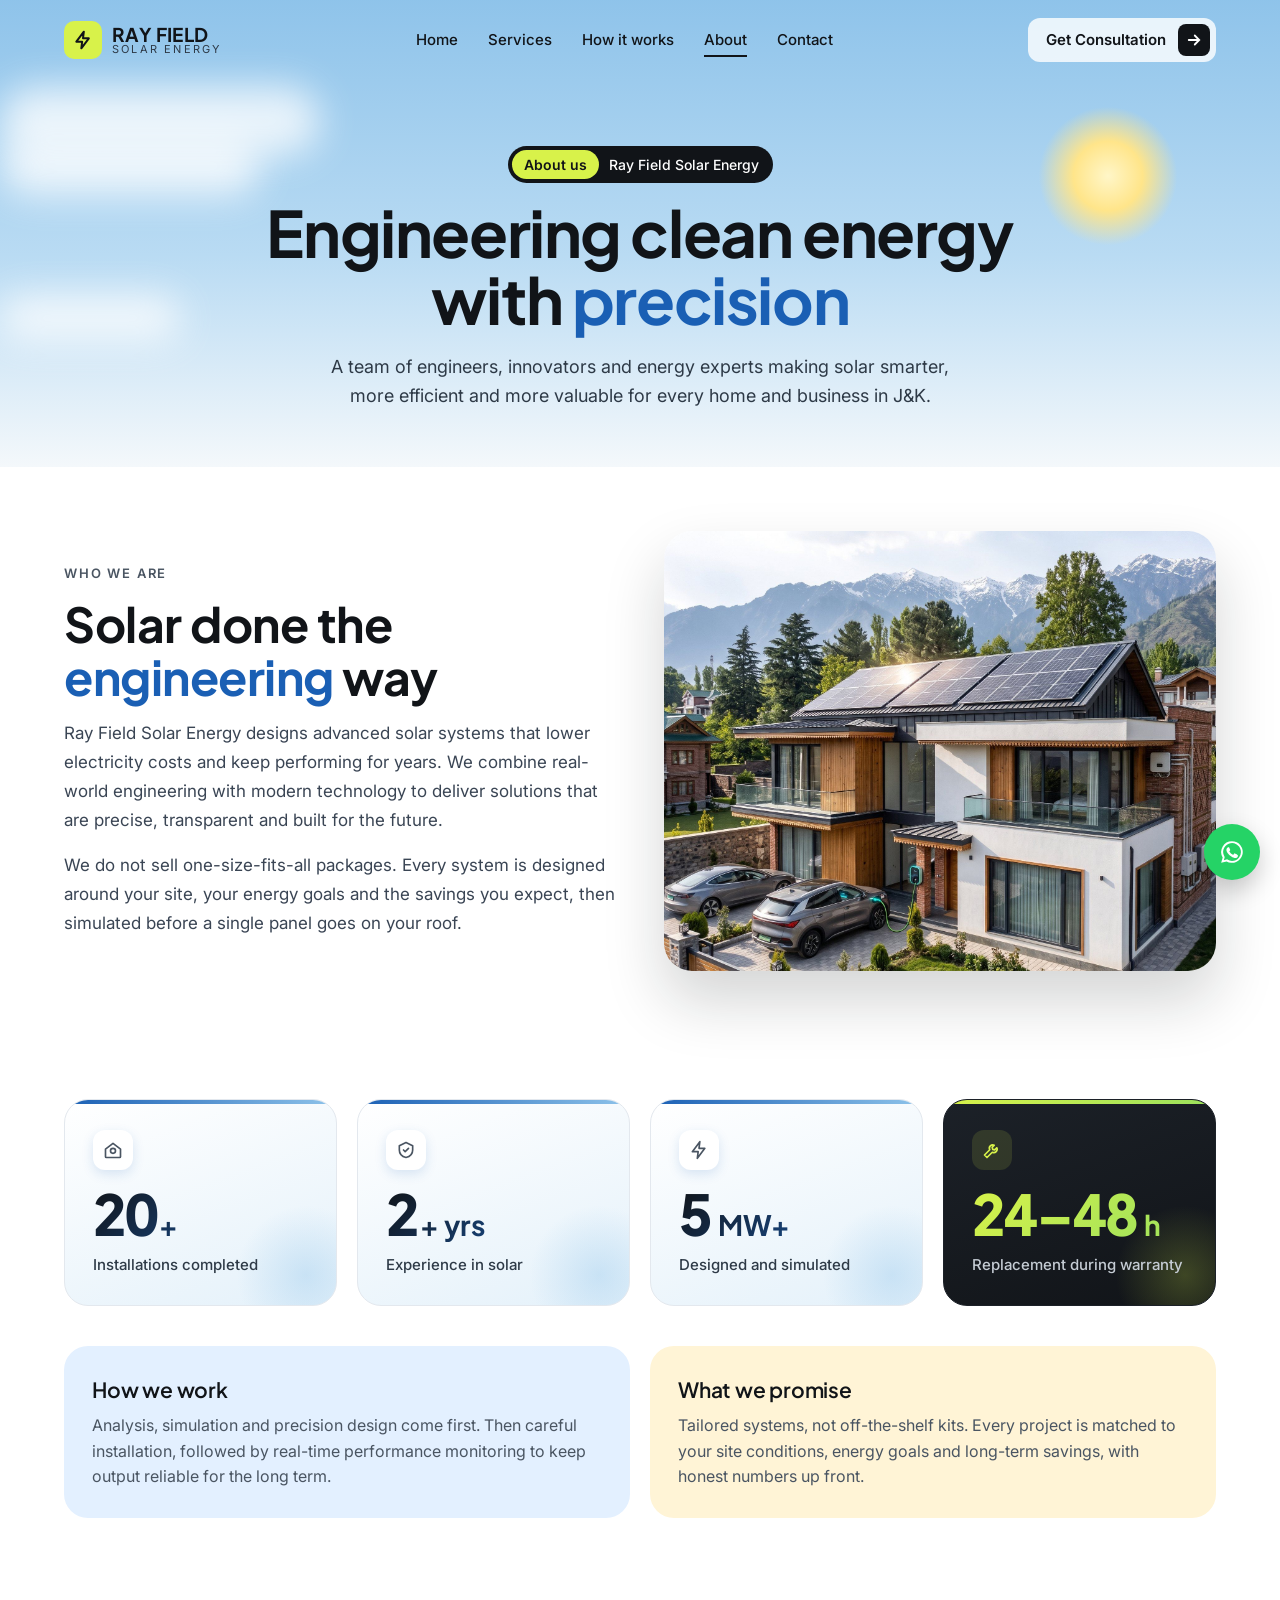
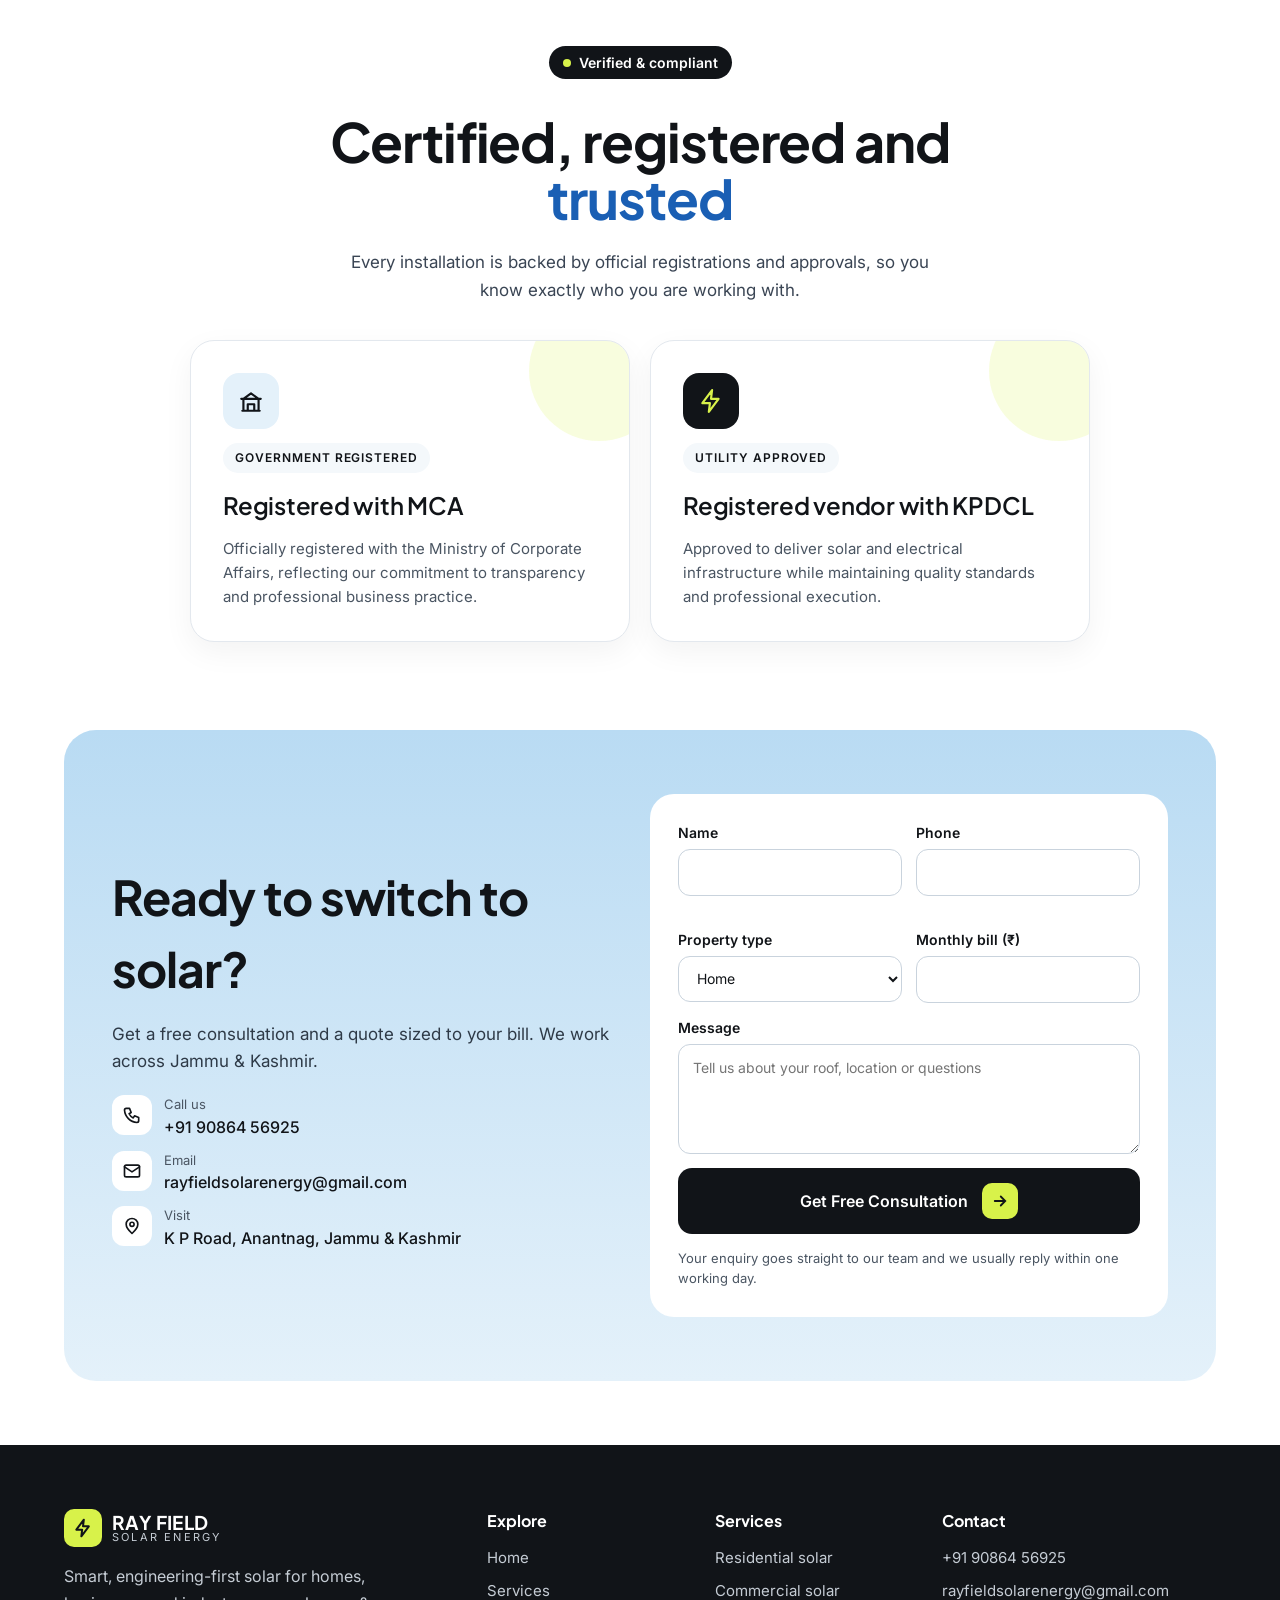
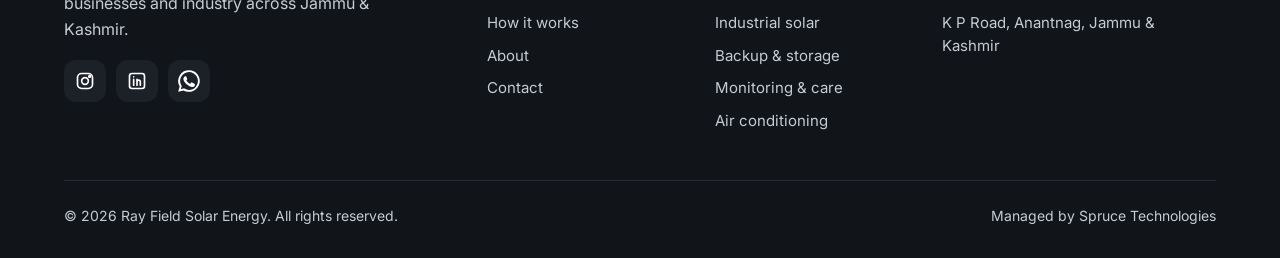
==== commit f694bdbf: "Add air conditioning section: split AC, commercial AC and VRV/VRF Co-Authored-By: Claude Opus 5.5 <n" ====
--- a/about.html
+++ b/about.html
@@ -113,7 +113,7 @@
 <div class="socials"><a href="[INSTAGRAM URL]" aria-label="Instagram"><svg width="20" height="20" viewBox="0 0 24 24" fill="none" stroke="currentColor" stroke-width="2" stroke-linecap="round" stroke-linejoin="round" aria-hidden="true"><rect x="3" y="3" width="18" height="18" rx="5"/><circle cx="12" cy="12" r="4"/><circle cx="17.5" cy="6.5" r="1" fill="currentColor"/></svg></a><a href="[LINKEDIN URL]" aria-label="LinkedIn"><svg width="20" height="20" viewBox="0 0 24 24" fill="none" stroke="currentColor" stroke-width="2" stroke-linecap="round" stroke-linejoin="round" aria-hidden="true"><rect x="3" y="3" width="18" height="18" rx="3"/><path d="M8 10v7M8 7v.01M12 17v-4a2 2 0 0 1 4 0v4M12 10v7"/></svg></a><a href="https://wa.me/919086456925" aria-label="WhatsApp"><svg width="26" height="26" viewBox="0 0 24 24" fill="currentColor" aria-hidden="true"><path d="M12 2a10 10 0 0 0-8.6 15.1L2 22l5-1.3A10 10 0 1 0 12 2zm0 18.2a8.2 8.2 0 0 1-4.2-1.2l-.3-.2-3 .8.8-2.9-.2-.3A8.2 8.2 0 1 1 12 20.2zm4.5-6.1c-.2-.1-1.5-.7-1.7-.8-.2-.1-.4-.1-.6.1l-.8 1c-.1.2-.3.2-.5.1a6.7 6.7 0 0 1-3.3-2.9c-.3-.4.2-.4.7-1.3.1-.2 0-.3 0-.4l-.8-1.8c-.2-.5-.4-.4-.6-.4h-.5a1 1 0 0 0-.7.3 3 3 0 0 0-.9 2.2 5.2 5.2 0 0 0 1.1 2.7 11.8 11.8 0 0 0 4.5 4c1.7.7 2.3.8 3.2.6.5-.1 1.5-.6 1.7-1.2.2-.6.2-1.1.2-1.2-.1-.1-.3-.2-.5-.3z"/></svg></a></div>
 </div>
 <div><h4>Explore</h4><ul><li><a href="index.html">Home</a></li><li><a href="services.html">Services</a></li><li><a href="how-it-works.html">How it works</a></li><li><a href="about.html">About</a></li><li><a href="contact.html">Contact</a></li></ul></div>
-<div><h4>Services</h4><ul><li><a href="services.html#homes">Residential solar</a></li><li><a href="services.html#business">Commercial solar</a></li><li><a href="services.html#industry">Industrial solar</a></li><li><a href="services.html#storage">Backup &amp; storage</a></li><li><a href="services.html#air-conditioning">Air conditioning</a></li><li><a href="services.html#monitoring">Monitoring &amp; care</a></li></ul></div>
+<div><h4>Services</h4><ul><li><a href="services.html#homes">Residential solar</a></li><li><a href="services.html#business">Commercial solar</a></li><li><a href="services.html#industry">Industrial solar</a></li><li><a href="services.html#storage">Backup &amp; storage</a></li><li><a href="services.html#monitoring">Monitoring &amp; care</a></li><li><a href="services.html#air-conditioning">Air conditioning</a></li></ul></div>
 <div><h4>Contact</h4><ul><li><a href="tel:+919086456925">+91 90864 56925</a></li><li><a href="mailto:rayfieldsolarenergy@gmail.com">rayfieldsolarenergy@gmail.com</a></li><li>K P Road, Anantnag, Jammu &amp; Kashmir</li></ul></div>
 </div>
 <div class="foot-bottom"><p>&copy; <span data-year>2026</span> Ray Field Solar Energy. All rights reserved.</p><p>Managed by Spruce Technologies</p></div>
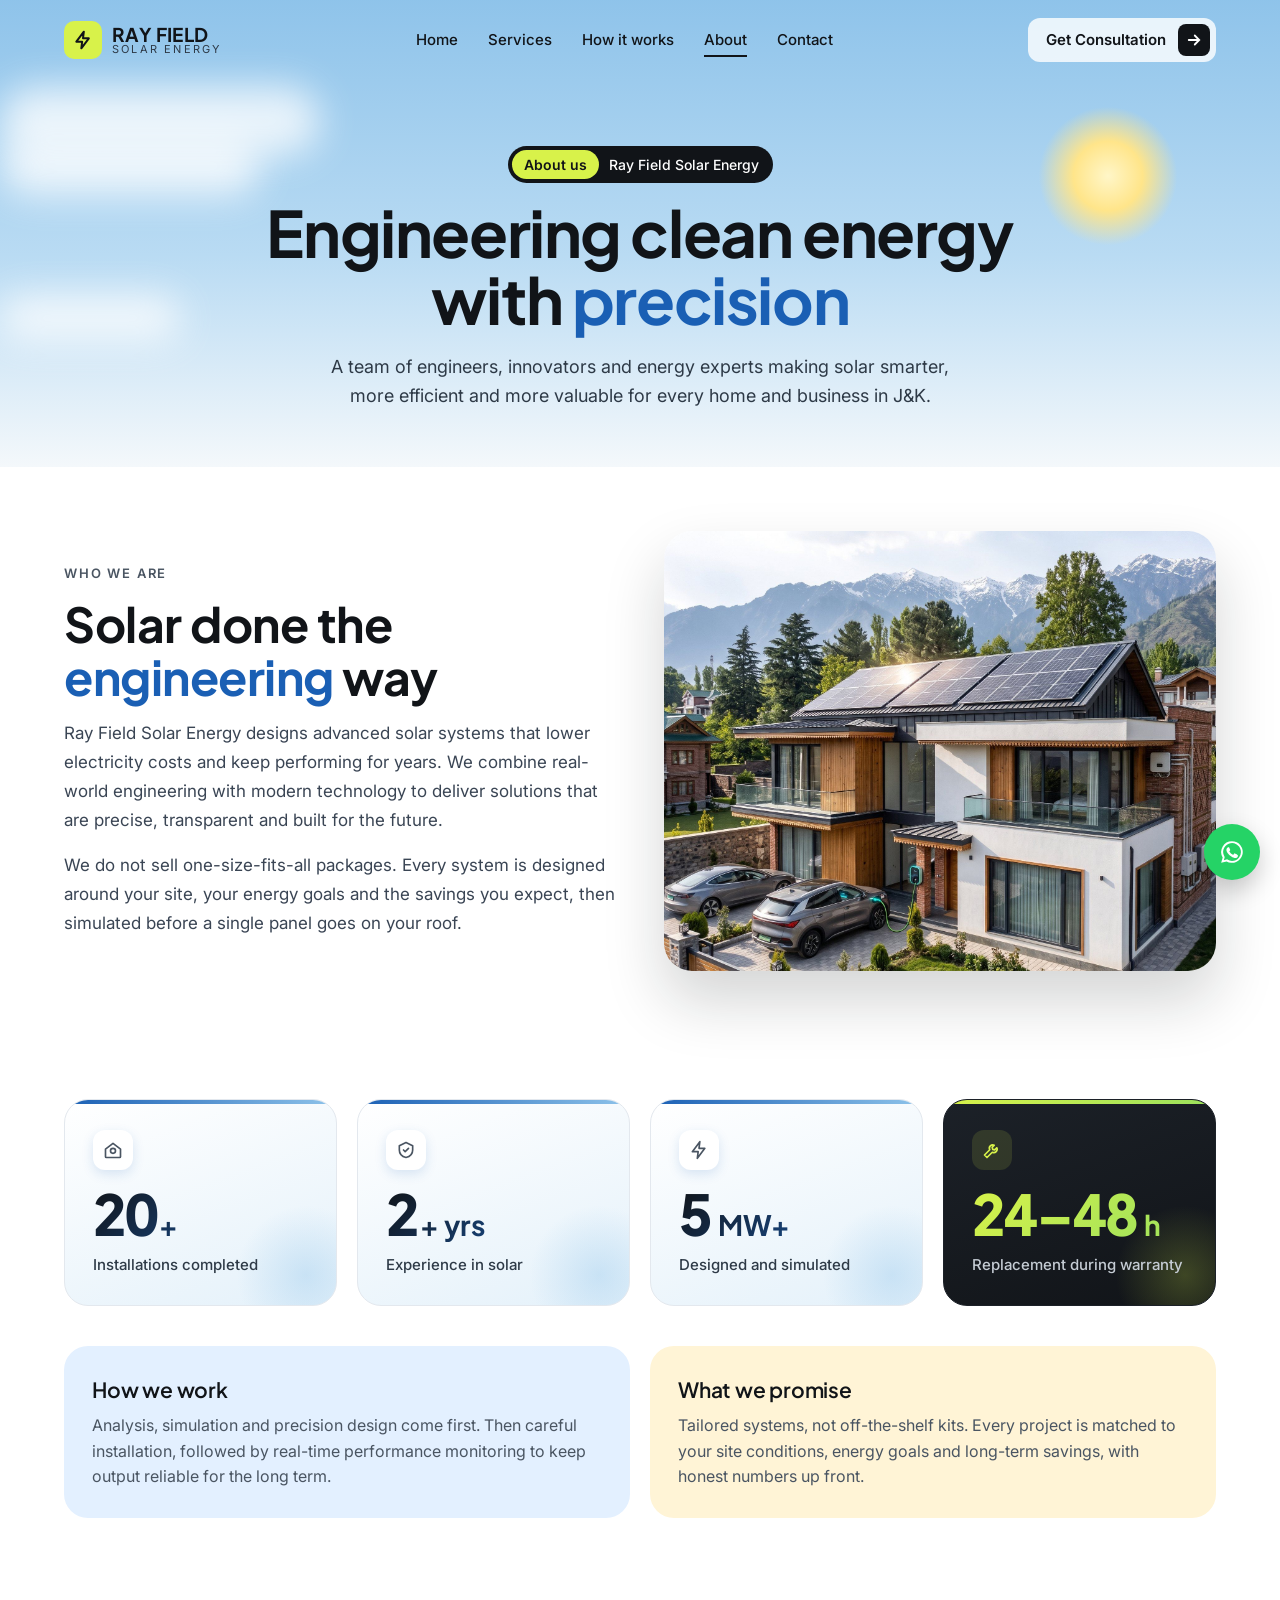
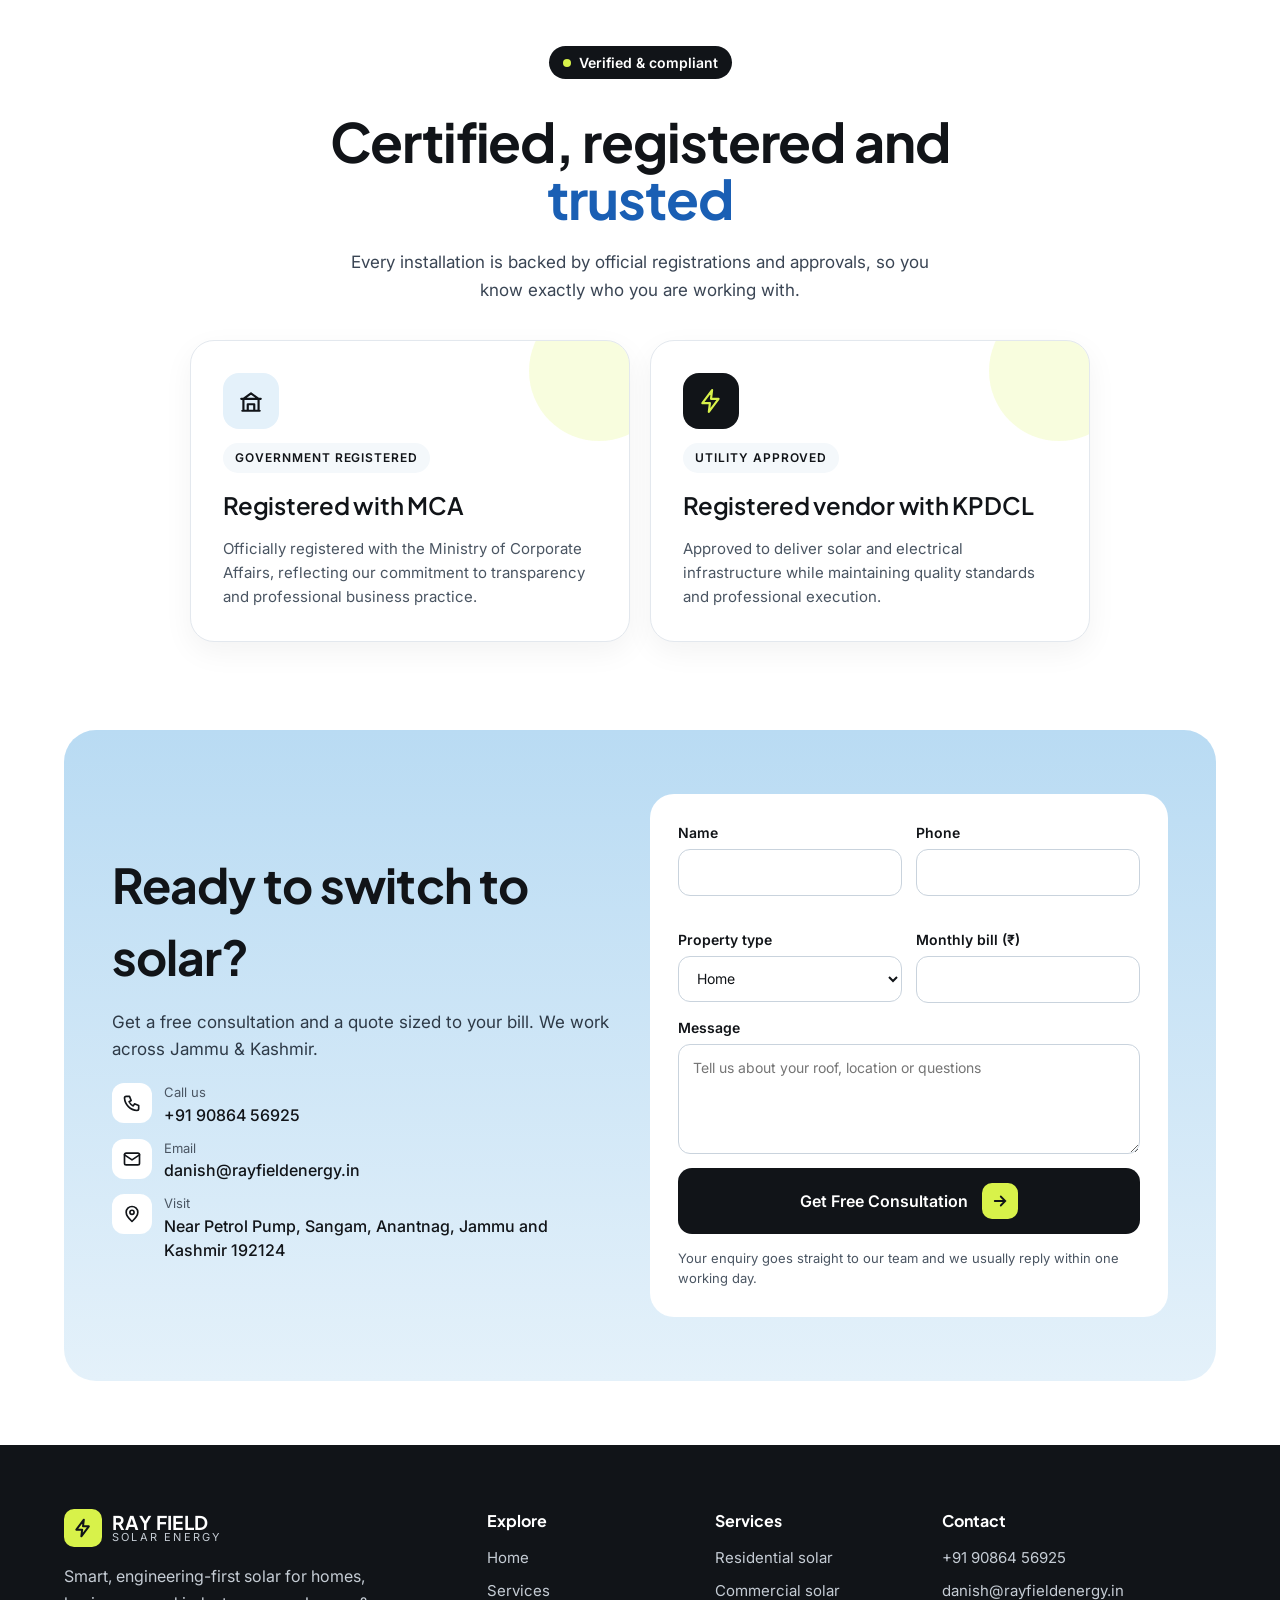
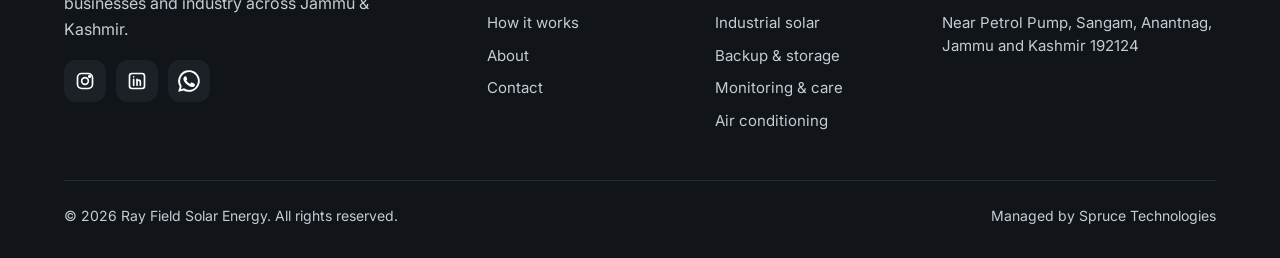
==== commit 09ffe98c: "Update contact email to danish@rayfieldenergy.in and address to Sangam, Anantnag Co-Authored-By: Cla" ====
--- a/about.html
+++ b/about.html
@@ -87,8 +87,8 @@
 <p>Get a free consultation and a quote sized to your bill. We work across Jammu &amp; Kashmir.</p>
 <ul class="contact-list">
 <li><span class="ic"><svg width="20" height="20" viewBox="0 0 24 24" fill="none" stroke="currentColor" stroke-width="2" stroke-linecap="round" stroke-linejoin="round" aria-hidden="true"><path d="M5 4h4l2 5-2.5 1.5a11 11 0 0 0 5 5L15 13l5 2v4a2 2 0 0 1-2 2A16 16 0 0 1 3 6a2 2 0 0 1 2-2"/></svg></span><span><small>Call us</small><a href="tel:+919086456925">+91 90864 56925</a></span></li>
-<li><span class="ic"><svg width="20" height="20" viewBox="0 0 24 24" fill="none" stroke="currentColor" stroke-width="2" stroke-linecap="round" stroke-linejoin="round" aria-hidden="true"><rect x="3" y="5" width="18" height="14" rx="2"/><path d="m3 7 9 6 9-6"/></svg></span><span><small>Email</small><a href="mailto:rayfieldsolarenergy@gmail.com">rayfieldsolarenergy@gmail.com</a></span></li>
-<li><span class="ic"><svg width="20" height="20" viewBox="0 0 24 24" fill="none" stroke="currentColor" stroke-width="2" stroke-linecap="round" stroke-linejoin="round" aria-hidden="true"><path d="M12 21s-7-6.2-7-11a7 7 0 0 1 14 0c0 4.8-7 11-7 11z"/><circle cx="12" cy="10" r="2.5"/></svg></span><span><small>Visit</small>K P Road, Anantnag, Jammu &amp; Kashmir</span></li>
+<li><span class="ic"><svg width="20" height="20" viewBox="0 0 24 24" fill="none" stroke="currentColor" stroke-width="2" stroke-linecap="round" stroke-linejoin="round" aria-hidden="true"><rect x="3" y="5" width="18" height="14" rx="2"/><path d="m3 7 9 6 9-6"/></svg></span><span><small>Email</small><a href="mailto:danish@rayfieldenergy.in">danish@rayfieldenergy.in</a></span></li>
+<li><span class="ic"><svg width="20" height="20" viewBox="0 0 24 24" fill="none" stroke="currentColor" stroke-width="2" stroke-linecap="round" stroke-linejoin="round" aria-hidden="true"><path d="M12 21s-7-6.2-7-11a7 7 0 0 1 14 0c0 4.8-7 11-7 11z"/><circle cx="12" cy="10" r="2.5"/></svg></span><span><small>Visit</small>Near Petrol Pump, Sangam, Anantnag, Jammu and Kashmir 192124</span></li>
 </ul>
 </div>
 <form class="quote" novalidate><input type="text" name="_honey" tabindex="-1" autocomplete="off" aria-hidden="true" style="position:absolute;left:-9999px;width:1px;height:1px;opacity:0">
@@ -114,7 +114,7 @@
 </div>
 <div><h4>Explore</h4><ul><li><a href="index.html">Home</a></li><li><a href="services.html">Services</a></li><li><a href="how-it-works.html">How it works</a></li><li><a href="about.html">About</a></li><li><a href="contact.html">Contact</a></li></ul></div>
 <div><h4>Services</h4><ul><li><a href="services.html#homes">Residential solar</a></li><li><a href="services.html#business">Commercial solar</a></li><li><a href="services.html#industry">Industrial solar</a></li><li><a href="services.html#storage">Backup &amp; storage</a></li><li><a href="services.html#monitoring">Monitoring &amp; care</a></li><li><a href="services.html#air-conditioning">Air conditioning</a></li></ul></div>
-<div><h4>Contact</h4><ul><li><a href="tel:+919086456925">+91 90864 56925</a></li><li><a href="mailto:rayfieldsolarenergy@gmail.com">rayfieldsolarenergy@gmail.com</a></li><li>K P Road, Anantnag, Jammu &amp; Kashmir</li></ul></div>
+<div><h4>Contact</h4><ul><li><a href="tel:+919086456925">+91 90864 56925</a></li><li><a href="mailto:danish@rayfieldenergy.in">danish@rayfieldenergy.in</a></li><li>Near Petrol Pump, Sangam, Anantnag, Jammu and Kashmir 192124</li></ul></div>
 </div>
 <div class="foot-bottom"><p>&copy; <span data-year>2026</span> Ray Field Solar Energy. All rights reserved.</p><p>Managed by Spruce Technologies</p></div>
 </div>
